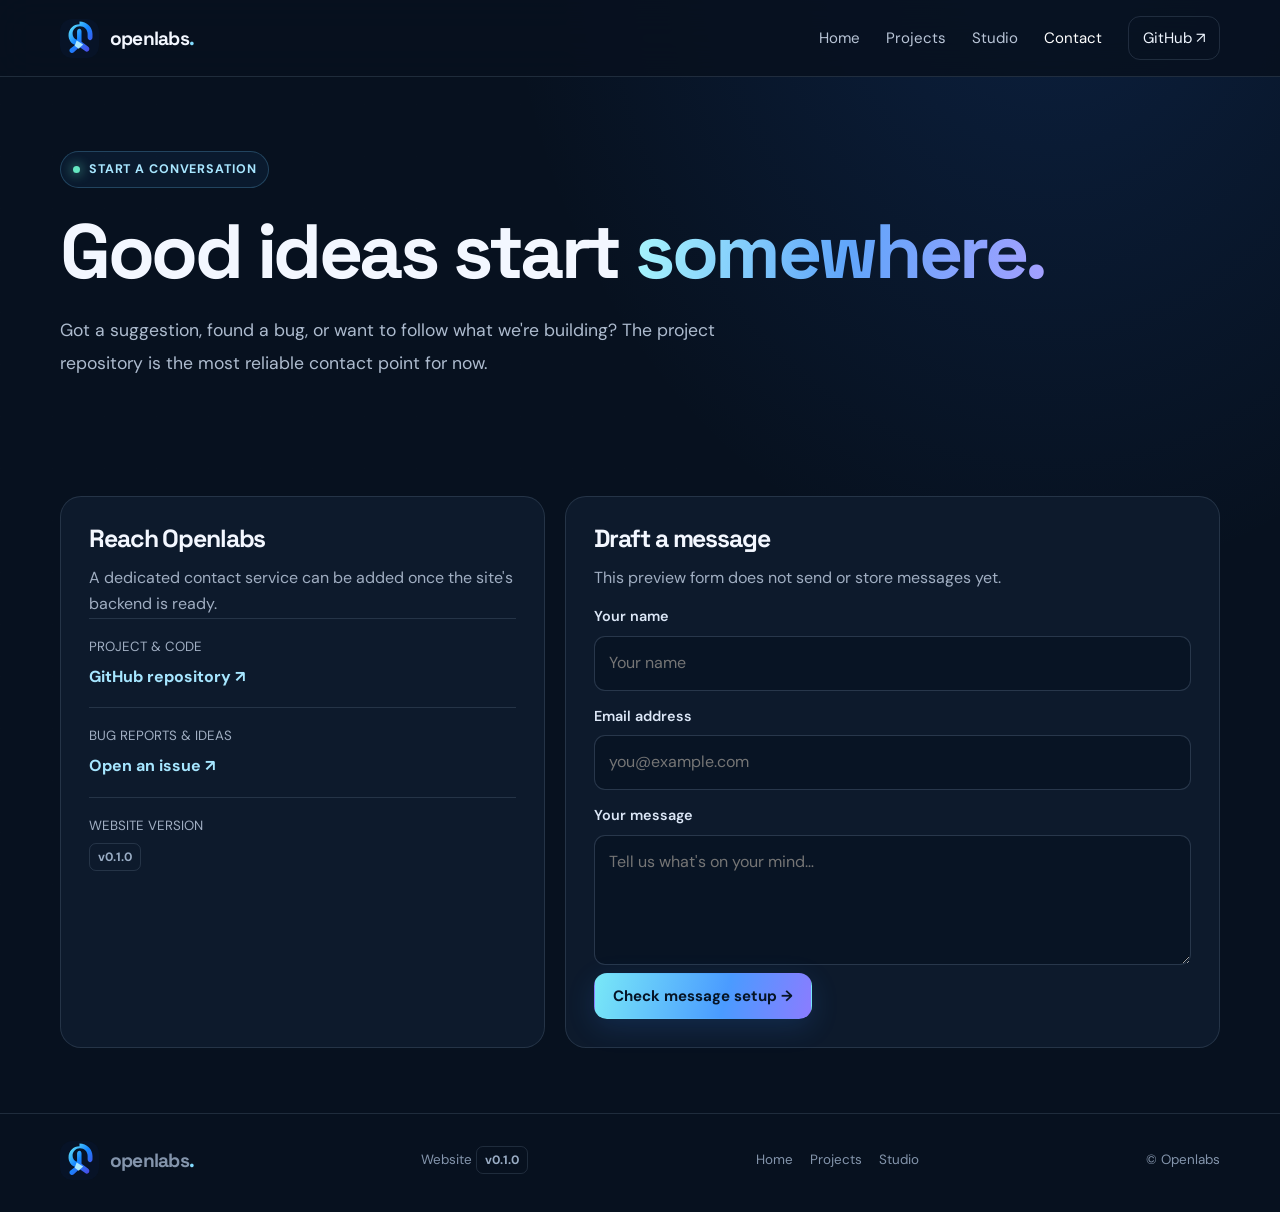
==== contact.html @ aa815cd7 "V1" ====
<!doctype html><html lang="en"><head><meta charset="utf-8"><meta name="viewport" content="width=device-width,initial-scale=1"><meta name="theme-color" content="#07111f"><meta name="description" content="Get in touch with Openlabs, share an idea, or report a problem."><title>Contact — Openlabs</title><link rel="icon" href="assets/openlabs-mark.svg" type="image/svg+xml"><link rel="stylesheet" href="styles.css"><script defer src="app.js"></script></head><body><a class="skip" href="#main">Skip to content</a><header class="top"><div class="wrap nav"><a class="brand" href="index.html"><img src="assets/openlabs-mark.svg" alt=""><span>openlabs<span class="dot">.</span></span></a><button class="menu" data-menu aria-expanded="false" aria-label="Open navigation">☰</button><nav data-nav><a href="index.html">Home</a><a href="projects.html">Projects</a><a href="studio.html">Studio</a><a aria-current="page" href="contact.html">Contact</a><a class="nav-cta" href="https://github.com/OpenLabs-web/OpenLabs-Web" target="_blank" rel="noreferrer">GitHub ↗</a></nav></div></header><main id="main"><section class="page-hero wrap"><span class="pill"><i></i>START A CONVERSATION</span><h1>Good ideas start <span class="gradient">somewhere.</span></h1><p class="lead">Got a suggestion, found a bug, or want to follow what we're building? The project repository is the most reliable contact point for now.</p></section><section class="section wrap"><div class="contact-grid"><article class="panel"><h2>Reach Openlabs</h2><p class="muted">A dedicated contact service can be added once the site's backend is ready.</p><div class="row"><small>PROJECT & CODE</small><a class="link" href="https://github.com/OpenLabs-web/OpenLabs-Web" target="_blank" rel="noreferrer">GitHub repository ↗</a></div><div class="row"><small>BUG REPORTS & IDEAS</small><a class="link" href="https://github.com/OpenLabs-web/OpenLabs-Web/issues/new/choose" target="_blank" rel="noreferrer">Open an issue ↗</a></div><div class="row"><small>WEBSITE VERSION</small><b class="version">v0.1.0</b></div></article><article class="panel"><h2>Draft a message</h2><p class="muted">This preview form does not send or store messages yet.</p><form data-demo-form><label for="name">Your name</label><input id="name" name="name" autocomplete="name" placeholder="Your name" required><label for="email">Email address</label><input id="email" name="email" type="email" autocomplete="email" placeholder="you@example.com" required><label for="message">Your message</label><textarea id="message" name="message" placeholder="Tell us what's on your mind…" required></textarea><button class="button primary" type="submit">Check message setup →</button><p data-form-message class="muted" role="status" hidden></p></form></article></div></section></main><footer><div class="wrap foot"><a class="brand" href="index.html"><img src="assets/openlabs-mark.svg" alt=""><span>openlabs<span class="dot">.</span></span></a><span>Website <b class="version">v0.1.0</b></span><div><a href="index.html">Home</a><a href="projects.html">Projects</a><a href="studio.html">Studio</a></div><span>© <span data-year></span> Openlabs</span></div></footer></body></html>
---- styles.css ----
@import url('https://fonts.googleapis.com/css2?family=DM+Sans:wght@400;500;600;700&family=Space+Grotesk:wght@400;500;600;700&display=swap');
:root{color-scheme:dark;--bg:#07111f;--panel:#0d1a2c;--text:#f3f7ff;--muted:#a0aec2;--line:rgba(174,197,229,.15);--blue:#3295ff;--cyan:#67e8f9;--max:1160px}
*{box-sizing:border-box}html{scroll-behavior:smooth;scroll-padding-top:90px}body{margin:0;background:radial-gradient(ellipse at 82% -8%,rgba(35,109,225,.17),transparent 37%),var(--bg);color:var(--text);font:16px/1.65 'DM Sans',sans-serif}body:before{content:"";position:fixed;inset:0;pointer-events:none;z-index:-1;opacity:.2;background-image:linear-gradient(rgba(255,255,255,.018) 1px,transparent 1px),linear-gradient(90deg,rgba(255,255,255,.018) 1px,transparent 1px);background-size:52px 52px}
a{color:inherit;text-decoration:none}button,input,textarea{font:inherit}.wrap{width:min(calc(100% - 40px),var(--max));margin-inline:auto}.skip{position:absolute;left:-9999px;top:8px}.skip:focus{left:8px;background:#fff;color:#000;padding:10px;z-index:99}
.top{position:sticky;top:0;z-index:20;background:rgba(7,17,31,.86);backdrop-filter:blur(18px);border-bottom:1px solid var(--line)}.nav{min-height:76px;display:flex;align-items:center;justify-content:space-between;gap:24px}.brand{display:inline-flex;align-items:center;gap:11px;font:700 1.2rem 'Space Grotesk',sans-serif;letter-spacing:-.04em;white-space:nowrap}.brand img{width:39px;height:39px;border-radius:12px}.dot{color:#82dcff}.nav nav{display:flex;align-items:center;gap:26px;color:#b9c5d7;font-size:.94rem}.nav nav a:hover,.nav nav a[aria-current=page]{color:white}.nav .nav-cta{border:1px solid var(--line);border-radius:12px;padding:9px 14px;color:#eff6ff}.menu{display:none;border:1px solid var(--line);background:var(--panel);color:white;border-radius:12px;padding:8px 12px}
.hero{display:grid;grid-template-columns:1.1fr .9fr;align-items:center;gap:48px;padding-top:90px;padding-bottom:68px;position:relative}.pill{display:inline-flex;align-items:center;gap:9px;padding:7px 12px;border:1px solid rgba(115,205,255,.23);background:rgba(66,160,255,.07);border-radius:99px;color:#a8e6ff;font-size:.78rem;font-weight:700;letter-spacing:.07em}.pill i{width:7px;height:7px;border-radius:50%;background:#65e7c1;box-shadow:0 0 12px #65e7c1}
h1,h2,h3{font-family:'Space Grotesk',sans-serif;letter-spacing:-.045em;line-height:1.13;margin-top:0}h1{font-size:clamp(3.2rem,7.5vw,5.8rem);margin:22px 0}.gradient{background:linear-gradient(100deg,#a5f3fc 3%,#60a5fa 52%,#a5a0ff);-webkit-background-clip:text;background-clip:text;color:transparent}.lead{max-width:620px;color:#adbbce;font-size:1.1rem;line-height:1.85}.actions{display:flex;flex-wrap:wrap;gap:12px;margin:28px 0 20px}.button{display:inline-flex;align-items:center;justify-content:center;gap:9px;min-height:46px;padding:0 18px;border:1px solid transparent;border-radius:13px;font-weight:700;font-size:.94rem;cursor:pointer;transition:transform .2s}.button:hover{transform:translateY(-2px)}.primary{color:#061426;background:linear-gradient(105deg,#79e8f7,#4a9bff 60%,#8b7cff);box-shadow:0 8px 28px rgba(47,135,255,.16)}.secondary{background:rgba(255,255,255,.035);border-color:var(--line);color:#e6edf8}.subtle{font-size:.84rem;color:#778aa4}
.visual{min-height:380px;display:grid;place-items:center;position:relative}.orbit{position:absolute;width:min(100%,390px);aspect-ratio:1;border:1px solid rgba(126,180,255,.18);border-radius:50%;transform:rotate(-20deg)}.orbit:before,.orbit:after{content:"";position:absolute;border:1px solid rgba(126,180,255,.12);border-radius:50%;inset:35px;transform:rotate(40deg)}.orbit:after{inset:75px;transform:rotate(-55deg)}.logo-box{width:210px;height:210px;display:grid;place-items:center;position:relative;border-radius:58px;background:linear-gradient(145deg,rgba(100,212,255,.18),rgba(69,96,255,.13));border:1px solid rgba(146,197,255,.28);box-shadow:0 0 100px rgba(37,124,255,.23),inset 0 1px rgba(255,255,255,.1);transform:rotate(-8deg)}.logo-box img{width:158px;height:158px;transform:rotate(8deg)}.float{position:absolute;background:rgba(13,26,44,.92);border:1px solid var(--line);box-shadow:0 16px 40px #0003;padding:13px 16px;border-radius:15px;font-size:.82rem;color:#c8d6e9}.float b,.float span{display:block}.float b{color:white;font-size:.94rem}.f1{top:35px;left:-5px}.f2{bottom:28px;right:-4px}
.section{padding:65px 0}.heading{display:flex;align-items:end;justify-content:space-between;gap:25px;margin-bottom:27px}.kicker{color:#86dfff;font-size:.78rem;text-transform:uppercase;letter-spacing:.12em;font-weight:700;margin:0 0 12px}h2{font-size:clamp(2rem,4vw,3.15rem);margin:0 0 12px}.muted{color:var(--muted);max-width:640px;margin:0}.link{display:inline-flex;color:#a6e6ff;font-weight:700;white-space:nowrap}.cards{display:grid;grid-template-columns:repeat(3,1fr);gap:16px}.card{padding:25px;border-radius:21px;border:1px solid var(--line);background:linear-gradient(150deg,rgba(17,34,56,.88),rgba(10,23,39,.95));min-height:215px;transition:transform .2s,border-color .2s}.card:hover{transform:translateY(-4px);border-color:#6fc7ff66}.icon{width:46px;height:46px;display:grid;place-items:center;border-radius:14px;background:#489bff1f;border:1px solid #70c0ff30;font-size:1.25rem;margin-bottom:18px}.card h3{font-size:1.35rem;margin-bottom:10px}.card p{color:var(--muted);font-size:.94rem;margin-bottom:18px}.card .link{font-size:.9rem}.banner{padding:28px;border:1px solid #6ec2ff33;border-radius:21px;background:linear-gradient(105deg,#1c6bb422,#574fd01f);display:flex;align-items:center;justify-content:space-between;gap:25px}.banner h2{font-size:clamp(1.6rem,3vw,2.2rem)}.banner p{margin-bottom:0}.values{display:grid;grid-template-columns:repeat(3,1fr);gap:18px;margin-top:26px}.values article{border-top:1px solid var(--line);padding:22px 12px 0 0}.values span,.status{font-size:.76rem;color:#75d7fa;font-weight:700;letter-spacing:.1em}.values h3{margin:11px 0;font-size:1.2rem}.values p{color:var(--muted);font-size:.93rem}.page-hero{padding-top:74px;padding-bottom:34px}.page-hero h1{font-size:clamp(2.9rem,6vw,4.8rem);margin:20px 0}.page-hero .lead{max-width:720px}.tall{min-height:270px;display:flex;flex-direction:column}.tall .status{margin:0 0 16px}.tall .link{margin-top:auto;padding-top:12px}.contact-grid{display:grid;grid-template-columns:.85fr 1.15fr;gap:20px}.panel{padding:28px;border:1px solid var(--line);border-radius:21px;background:var(--panel)}.panel h2{font-size:1.55rem}.row{padding:17px 0;border-top:1px solid var(--line)}.row small{display:block;color:var(--muted);margin-bottom:6px}label{display:block;color:#dce7f7;font-weight:600;font-size:.9rem;margin:14px 0 7px}input,textarea{width:100%;border:1px solid #acc4e533;background:#081424;border-radius:11px;padding:13px 14px;color:white;outline:none}input:focus,textarea:focus{border-color:#63bdff;box-shadow:0 0 0 3px #4c9eff1f}textarea{min-height:130px;resize:vertical}.version{display:inline-flex;padding:3px 8px;border:1px solid var(--line);border-radius:7px;color:#9aadc5;font-size:.76rem}footer{border-top:1px solid var(--line);padding:27px 0 32px;color:#8495ac;font-size:.84rem}.foot{display:flex;align-items:center;justify-content:space-between;gap:18px;flex-wrap:wrap}.foot>div{display:flex;gap:17px}.foot a:hover{color:#fff}[hidden]{display:none!important}
@media(max-width:900px){.hero{grid-template-columns:1fr;gap:10px;padding-top:65px}.visual{min-height:320px}.orbit{width:310px}.logo-box{width:175px;height:175px;border-radius:48px}.logo-box img{width:132px;height:132px}.f1{left:9%}.f2{right:8%}.cards{grid-template-columns:repeat(2,1fr)}.contact-grid{grid-template-columns:1fr}}
@media(max-width:650px){.wrap{width:min(calc(100% - 30px),var(--max))}.nav{min-height:68px}.menu{display:block}.nav nav{display:none;position:absolute;top:68px;left:0;right:0;padding:12px 20px 18px;background:#081525;border-bottom:1px solid var(--line);flex-direction:column;align-items:stretch;gap:0}.nav nav.open{display:flex}.nav nav a{padding:11px 4px;border-bottom:1px solid #ffffff0b}.nav nav .nav-cta{margin-top:8px;text-align:center}.brand{font-size:1.08rem}.brand img{width:35px;height:35px}.hero{padding-top:56px;padding-bottom:30px}h1{font-size:clamp(2.7rem,12vw,4.4rem)}.lead{font-size:1rem}.visual{min-height:275px}.orbit{width:255px}.logo-box{width:145px;height:145px;border-radius:40px}.logo-box img{width:110px;height:110px}.float{padding:10px 12px;font-size:.74rem}.f1{top:12px;left:0}.f2{bottom:10px;right:0}.section{padding:48px 0}.heading{display:block}.heading .link{margin-top:18px}.cards,.values{grid-template-columns:1fr}.card{min-height:auto}.banner{align-items:flex-start;flex-direction:column;padding:22px}.page-hero{padding-top:52px}.tall{min-height:220px}.panel{padding:22px}.foot{align-items:flex-start;flex-direction:column}.foot>div{flex-wrap:wrap}}
@media(prefers-reduced-motion:reduce){*,*::before,*::after{scroll-behavior:auto!important;transition:none!important}}
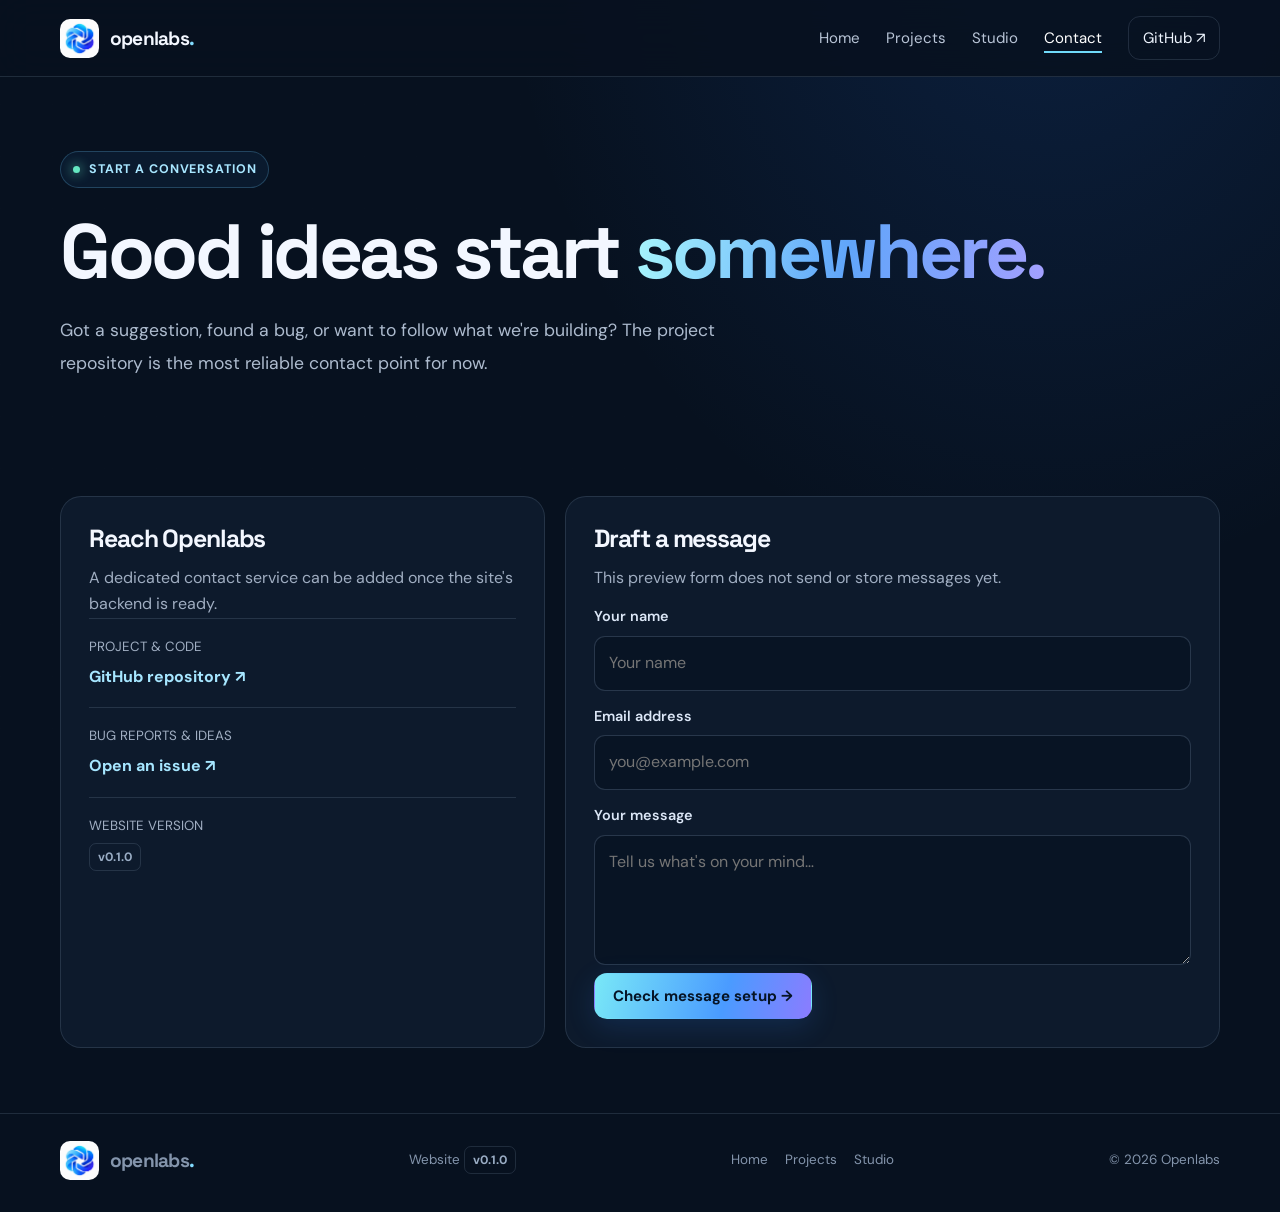
==== commit 5970e7cf: "Initial Openlabs website" ====
--- a/contact.html
+++ b/contact.html
@@ -1 +1 @@
-<!doctype html><html lang="en"><head><meta charset="utf-8"><meta name="viewport" content="width=device-width,initial-scale=1"><meta name="theme-color" content="#07111f"><meta name="description" content="Get in touch with Openlabs, share an idea, or report a problem."><title>Contact — Openlabs</title><link rel="icon" href="assets/openlabs-mark.svg" type="image/svg+xml"><link rel="stylesheet" href="styles.css"><script defer src="app.js"></script></head><body><a class="skip" href="#main">Skip to content</a><header class="top"><div class="wrap nav"><a class="brand" href="index.html"><img src="assets/openlabs-mark.svg" alt=""><span>openlabs<span class="dot">.</span></span></a><button class="menu" data-menu aria-expanded="false" aria-label="Open navigation">☰</button><nav data-nav><a href="index.html">Home</a><a href="projects.html">Projects</a><a href="studio.html">Studio</a><a aria-current="page" href="contact.html">Contact</a><a class="nav-cta" href="https://github.com/OpenLabs-web/OpenLabs-Web" target="_blank" rel="noreferrer">GitHub ↗</a></nav></div></header><main id="main"><section class="page-hero wrap"><span class="pill"><i></i>START A CONVERSATION</span><h1>Good ideas start <span class="gradient">somewhere.</span></h1><p class="lead">Got a suggestion, found a bug, or want to follow what we're building? The project repository is the most reliable contact point for now.</p></section><section class="section wrap"><div class="contact-grid"><article class="panel"><h2>Reach Openlabs</h2><p class="muted">A dedicated contact service can be added once the site's backend is ready.</p><div class="row"><small>PROJECT & CODE</small><a class="link" href="https://github.com/OpenLabs-web/OpenLabs-Web" target="_blank" rel="noreferrer">GitHub repository ↗</a></div><div class="row"><small>BUG REPORTS & IDEAS</small><a class="link" href="https://github.com/OpenLabs-web/OpenLabs-Web/issues/new/choose" target="_blank" rel="noreferrer">Open an issue ↗</a></div><div class="row"><small>WEBSITE VERSION</small><b class="version">v0.1.0</b></div></article><article class="panel"><h2>Draft a message</h2><p class="muted">This preview form does not send or store messages yet.</p><form data-demo-form><label for="name">Your name</label><input id="name" name="name" autocomplete="name" placeholder="Your name" required><label for="email">Email address</label><input id="email" name="email" type="email" autocomplete="email" placeholder="you@example.com" required><label for="message">Your message</label><textarea id="message" name="message" placeholder="Tell us what's on your mind…" required></textarea><button class="button primary" type="submit">Check message setup →</button><p data-form-message class="muted" role="status" hidden></p></form></article></div></section></main><footer><div class="wrap foot"><a class="brand" href="index.html"><img src="assets/openlabs-mark.svg" alt=""><span>openlabs<span class="dot">.</span></span></a><span>Website <b class="version">v0.1.0</b></span><div><a href="index.html">Home</a><a href="projects.html">Projects</a><a href="studio.html">Studio</a></div><span>© <span data-year></span> Openlabs</span></div></footer></body></html>+<!doctype html><html lang="en"><head><meta charset="utf-8"><meta name="viewport" content="width=device-width,initial-scale=1"><meta name="theme-color" content="#07111f"><meta name="description" content="Get in touch with Openlabs, share an idea, or report a problem."><title>Contact — Openlabs</title><link rel="stylesheet" href="styles.css"><script defer src="app.js"></script></head><body><a class="skip" href="#main">Skip to content</a><header class="top"><div class="wrap nav"><a class="brand" href="index.html"><img class="brand-logo" src="assets/openlabs-logo.jpg" alt=""><span>openlabs<span class="dot">.</span></span></a><button class="menu" data-menu aria-expanded="false" type="button" aria-label="Open navigation"><span aria-hidden="true">☰</span></button><nav data-nav><a href="index.html">Home</a><a href="projects.html">Projects</a><a href="studio.html">Studio</a><a aria-current="page" href="contact.html">Contact</a><a class="nav-cta" href="https://github.com/OpenLabs-web/openlabs-web.github.io" target="_blank" rel="noreferrer">GitHub ↗</a></nav></div></header><main id="main"><section class="page-hero wrap"><span class="pill"><i></i>START A CONVERSATION</span><h1>Good ideas start <span class="gradient">somewhere.</span></h1><p class="lead">Got a suggestion, found a bug, or want to follow what we're building? The project repository is the most reliable contact point for now.</p></section><section class="section wrap"><div class="contact-grid"><article class="panel"><h2>Reach Openlabs</h2><p class="muted">A dedicated contact service can be added once the site's backend is ready.</p><div class="row"><small>PROJECT & CODE</small><a class="link" href="https://github.com/OpenLabs-web/openlabs-web.github.io" target="_blank" rel="noreferrer">GitHub repository ↗</a></div><div class="row"><small>BUG REPORTS & IDEAS</small><a class="link" href="https://github.com/OpenLabs-web/openlabs-web.github.io/issues/new/choose" target="_blank" rel="noreferrer">Open an issue ↗</a></div><div class="row"><small>WEBSITE VERSION</small><b class="version">v0.1.0</b></div></article><article class="panel"><h2>Draft a message</h2><p class="muted">This preview form does not send or store messages yet.</p><form data-demo-form><label for="name">Your name</label><input id="name" name="name" autocomplete="name" placeholder="Your name" required><label for="email">Email address</label><input id="email" name="email" type="email" autocomplete="email" placeholder="you@example.com" required><label for="message">Your message</label><textarea id="message" name="message" placeholder="Tell us what's on your mind…" required></textarea><button class="button primary" type="submit">Check message setup →</button><p data-form-message class="muted" role="status" hidden></p></form></article></div></section></main><footer><div class="wrap foot"><a class="brand" href="index.html"><img class="brand-logo" src="assets/openlabs-logo.jpg" alt=""><span>openlabs<span class="dot">.</span></span></a><span>Website <b class="version">v0.1.0</b></span><div><a href="index.html">Home</a><a href="projects.html">Projects</a><a href="studio.html">Studio</a></div><span>© <span data-year></span> Openlabs</span></div></footer></body></html>
--- a/styles.css
+++ b/styles.css
@@ -1,12 +1,12 @@
 @import url('https://fonts.googleapis.com/css2?family=DM+Sans:wght@400;500;600;700&family=Space+Grotesk:wght@400;500;600;700&display=swap');
 :root{color-scheme:dark;--bg:#07111f;--panel:#0d1a2c;--text:#f3f7ff;--muted:#a0aec2;--line:rgba(174,197,229,.15);--blue:#3295ff;--cyan:#67e8f9;--max:1160px}
 *{box-sizing:border-box}html{scroll-behavior:smooth;scroll-padding-top:90px}body{margin:0;background:radial-gradient(ellipse at 82% -8%,rgba(35,109,225,.17),transparent 37%),var(--bg);color:var(--text);font:16px/1.65 'DM Sans',sans-serif}body:before{content:"";position:fixed;inset:0;pointer-events:none;z-index:-1;opacity:.2;background-image:linear-gradient(rgba(255,255,255,.018) 1px,transparent 1px),linear-gradient(90deg,rgba(255,255,255,.018) 1px,transparent 1px);background-size:52px 52px}
-a{color:inherit;text-decoration:none}button,input,textarea{font:inherit}.wrap{width:min(calc(100% - 40px),var(--max));margin-inline:auto}.skip{position:absolute;left:-9999px;top:8px}.skip:focus{left:8px;background:#fff;color:#000;padding:10px;z-index:99}
-.top{position:sticky;top:0;z-index:20;background:rgba(7,17,31,.86);backdrop-filter:blur(18px);border-bottom:1px solid var(--line)}.nav{min-height:76px;display:flex;align-items:center;justify-content:space-between;gap:24px}.brand{display:inline-flex;align-items:center;gap:11px;font:700 1.2rem 'Space Grotesk',sans-serif;letter-spacing:-.04em;white-space:nowrap}.brand img{width:39px;height:39px;border-radius:12px}.dot{color:#82dcff}.nav nav{display:flex;align-items:center;gap:26px;color:#b9c5d7;font-size:.94rem}.nav nav a:hover,.nav nav a[aria-current=page]{color:white}.nav .nav-cta{border:1px solid var(--line);border-radius:12px;padding:9px 14px;color:#eff6ff}.menu{display:none;border:1px solid var(--line);background:var(--panel);color:white;border-radius:12px;padding:8px 12px}
+a{color:inherit;text-decoration:none}button,input,textarea{font:inherit}.wrap{width:min(calc(100% - 40px),var(--max));margin-inline:auto}.skip{position:fixed;left:16px;top:12px;z-index:99;padding:10px 14px;border:1px solid var(--line);border-radius:10px;background:#fff;color:#07111f;transform:translateY(-160%);transition:transform .2s}.skip:focus{transform:translateY(0)}:focus-visible{outline:3px solid #7ce7fa;outline-offset:4px;border-radius:5px}
+.top{position:sticky;top:0;z-index:20;background:rgba(7,17,31,.86);backdrop-filter:blur(18px);border-bottom:1px solid var(--line)}.nav{min-height:76px;display:flex;align-items:center;justify-content:space-between;gap:24px}.brand{display:inline-flex;align-items:center;gap:11px;font:700 1.2rem 'Space Grotesk',sans-serif;letter-spacing:-.04em;white-space:nowrap}.brand-logo{width:39px;height:39px;display:block;object-fit:cover;border-radius:10px}.dot{color:#82dcff}.nav nav{display:flex;align-items:center;gap:26px;color:#b9c5d7;font-size:.94rem}.nav nav a:hover,.nav nav a[aria-current=page]{color:white}.nav nav a[aria-current=page]:not(.nav-cta){text-decoration:underline;text-decoration-color:#70dafa;text-underline-offset:8px;text-decoration-thickness:2px}.nav .nav-cta:hover{background:#ffffff0b;border-color:#78dfff55}.nav .nav-cta{border:1px solid var(--line);border-radius:12px;padding:9px 14px;color:#eff6ff}.menu{display:none;border:1px solid var(--line);background:var(--panel);color:white;border-radius:12px;padding:8px 12px}
 .hero{display:grid;grid-template-columns:1.1fr .9fr;align-items:center;gap:48px;padding-top:90px;padding-bottom:68px;position:relative}.pill{display:inline-flex;align-items:center;gap:9px;padding:7px 12px;border:1px solid rgba(115,205,255,.23);background:rgba(66,160,255,.07);border-radius:99px;color:#a8e6ff;font-size:.78rem;font-weight:700;letter-spacing:.07em}.pill i{width:7px;height:7px;border-radius:50%;background:#65e7c1;box-shadow:0 0 12px #65e7c1}
-h1,h2,h3{font-family:'Space Grotesk',sans-serif;letter-spacing:-.045em;line-height:1.13;margin-top:0}h1{font-size:clamp(3.2rem,7.5vw,5.8rem);margin:22px 0}.gradient{background:linear-gradient(100deg,#a5f3fc 3%,#60a5fa 52%,#a5a0ff);-webkit-background-clip:text;background-clip:text;color:transparent}.lead{max-width:620px;color:#adbbce;font-size:1.1rem;line-height:1.85}.actions{display:flex;flex-wrap:wrap;gap:12px;margin:28px 0 20px}.button{display:inline-flex;align-items:center;justify-content:center;gap:9px;min-height:46px;padding:0 18px;border:1px solid transparent;border-radius:13px;font-weight:700;font-size:.94rem;cursor:pointer;transition:transform .2s}.button:hover{transform:translateY(-2px)}.primary{color:#061426;background:linear-gradient(105deg,#79e8f7,#4a9bff 60%,#8b7cff);box-shadow:0 8px 28px rgba(47,135,255,.16)}.secondary{background:rgba(255,255,255,.035);border-color:var(--line);color:#e6edf8}.subtle{font-size:.84rem;color:#778aa4}
-.visual{min-height:380px;display:grid;place-items:center;position:relative}.orbit{position:absolute;width:min(100%,390px);aspect-ratio:1;border:1px solid rgba(126,180,255,.18);border-radius:50%;transform:rotate(-20deg)}.orbit:before,.orbit:after{content:"";position:absolute;border:1px solid rgba(126,180,255,.12);border-radius:50%;inset:35px;transform:rotate(40deg)}.orbit:after{inset:75px;transform:rotate(-55deg)}.logo-box{width:210px;height:210px;display:grid;place-items:center;position:relative;border-radius:58px;background:linear-gradient(145deg,rgba(100,212,255,.18),rgba(69,96,255,.13));border:1px solid rgba(146,197,255,.28);box-shadow:0 0 100px rgba(37,124,255,.23),inset 0 1px rgba(255,255,255,.1);transform:rotate(-8deg)}.logo-box img{width:158px;height:158px;transform:rotate(8deg)}.float{position:absolute;background:rgba(13,26,44,.92);border:1px solid var(--line);box-shadow:0 16px 40px #0003;padding:13px 16px;border-radius:15px;font-size:.82rem;color:#c8d6e9}.float b,.float span{display:block}.float b{color:white;font-size:.94rem}.f1{top:35px;left:-5px}.f2{bottom:28px;right:-4px}
-.section{padding:65px 0}.heading{display:flex;align-items:end;justify-content:space-between;gap:25px;margin-bottom:27px}.kicker{color:#86dfff;font-size:.78rem;text-transform:uppercase;letter-spacing:.12em;font-weight:700;margin:0 0 12px}h2{font-size:clamp(2rem,4vw,3.15rem);margin:0 0 12px}.muted{color:var(--muted);max-width:640px;margin:0}.link{display:inline-flex;color:#a6e6ff;font-weight:700;white-space:nowrap}.cards{display:grid;grid-template-columns:repeat(3,1fr);gap:16px}.card{padding:25px;border-radius:21px;border:1px solid var(--line);background:linear-gradient(150deg,rgba(17,34,56,.88),rgba(10,23,39,.95));min-height:215px;transition:transform .2s,border-color .2s}.card:hover{transform:translateY(-4px);border-color:#6fc7ff66}.icon{width:46px;height:46px;display:grid;place-items:center;border-radius:14px;background:#489bff1f;border:1px solid #70c0ff30;font-size:1.25rem;margin-bottom:18px}.card h3{font-size:1.35rem;margin-bottom:10px}.card p{color:var(--muted);font-size:.94rem;margin-bottom:18px}.card .link{font-size:.9rem}.banner{padding:28px;border:1px solid #6ec2ff33;border-radius:21px;background:linear-gradient(105deg,#1c6bb422,#574fd01f);display:flex;align-items:center;justify-content:space-between;gap:25px}.banner h2{font-size:clamp(1.6rem,3vw,2.2rem)}.banner p{margin-bottom:0}.values{display:grid;grid-template-columns:repeat(3,1fr);gap:18px;margin-top:26px}.values article{border-top:1px solid var(--line);padding:22px 12px 0 0}.values span,.status{font-size:.76rem;color:#75d7fa;font-weight:700;letter-spacing:.1em}.values h3{margin:11px 0;font-size:1.2rem}.values p{color:var(--muted);font-size:.93rem}.page-hero{padding-top:74px;padding-bottom:34px}.page-hero h1{font-size:clamp(2.9rem,6vw,4.8rem);margin:20px 0}.page-hero .lead{max-width:720px}.tall{min-height:270px;display:flex;flex-direction:column}.tall .status{margin:0 0 16px}.tall .link{margin-top:auto;padding-top:12px}.contact-grid{display:grid;grid-template-columns:.85fr 1.15fr;gap:20px}.panel{padding:28px;border:1px solid var(--line);border-radius:21px;background:var(--panel)}.panel h2{font-size:1.55rem}.row{padding:17px 0;border-top:1px solid var(--line)}.row small{display:block;color:var(--muted);margin-bottom:6px}label{display:block;color:#dce7f7;font-weight:600;font-size:.9rem;margin:14px 0 7px}input,textarea{width:100%;border:1px solid #acc4e533;background:#081424;border-radius:11px;padding:13px 14px;color:white;outline:none}input:focus,textarea:focus{border-color:#63bdff;box-shadow:0 0 0 3px #4c9eff1f}textarea{min-height:130px;resize:vertical}.version{display:inline-flex;padding:3px 8px;border:1px solid var(--line);border-radius:7px;color:#9aadc5;font-size:.76rem}footer{border-top:1px solid var(--line);padding:27px 0 32px;color:#8495ac;font-size:.84rem}.foot{display:flex;align-items:center;justify-content:space-between;gap:18px;flex-wrap:wrap}.foot>div{display:flex;gap:17px}.foot a:hover{color:#fff}[hidden]{display:none!important}
-@media(max-width:900px){.hero{grid-template-columns:1fr;gap:10px;padding-top:65px}.visual{min-height:320px}.orbit{width:310px}.logo-box{width:175px;height:175px;border-radius:48px}.logo-box img{width:132px;height:132px}.f1{left:9%}.f2{right:8%}.cards{grid-template-columns:repeat(2,1fr)}.contact-grid{grid-template-columns:1fr}}
-@media(max-width:650px){.wrap{width:min(calc(100% - 30px),var(--max))}.nav{min-height:68px}.menu{display:block}.nav nav{display:none;position:absolute;top:68px;left:0;right:0;padding:12px 20px 18px;background:#081525;border-bottom:1px solid var(--line);flex-direction:column;align-items:stretch;gap:0}.nav nav.open{display:flex}.nav nav a{padding:11px 4px;border-bottom:1px solid #ffffff0b}.nav nav .nav-cta{margin-top:8px;text-align:center}.brand{font-size:1.08rem}.brand img{width:35px;height:35px}.hero{padding-top:56px;padding-bottom:30px}h1{font-size:clamp(2.7rem,12vw,4.4rem)}.lead{font-size:1rem}.visual{min-height:275px}.orbit{width:255px}.logo-box{width:145px;height:145px;border-radius:40px}.logo-box img{width:110px;height:110px}.float{padding:10px 12px;font-size:.74rem}.f1{top:12px;left:0}.f2{bottom:10px;right:0}.section{padding:48px 0}.heading{display:block}.heading .link{margin-top:18px}.cards,.values{grid-template-columns:1fr}.card{min-height:auto}.banner{align-items:flex-start;flex-direction:column;padding:22px}.page-hero{padding-top:52px}.tall{min-height:220px}.panel{padding:22px}.foot{align-items:flex-start;flex-direction:column}.foot>div{flex-wrap:wrap}}
-@media(prefers-reduced-motion:reduce){*,*::before,*::after{scroll-behavior:auto!important;transition:none!important}}
+h1,h2,h3{font-family:'Space Grotesk',sans-serif;letter-spacing:-.045em;line-height:1.13;margin-top:0}h1{font-size:clamp(3.2rem,7.5vw,5.8rem);margin:22px 0}.gradient{background:linear-gradient(100deg,#a5f3fc 3%,#60a5fa 52%,#a5a0ff);-webkit-background-clip:text;background-clip:text;color:transparent}.lead{max-width:620px;color:#adbbce;font-size:1.1rem;line-height:1.85}.actions{display:flex;flex-wrap:wrap;gap:12px;margin:28px 0 20px}.button{display:inline-flex;align-items:center;justify-content:center;gap:9px;min-height:46px;padding:0 18px;border:1px solid transparent;border-radius:13px;font-weight:700;font-size:.94rem;cursor:pointer;transition:transform .2s}.button:hover{transform:translateY(-2px)}.button:focus-visible,.menu:focus-visible{outline:3px solid #7ce7fa;outline-offset:4px}.primary{color:#061426;background:linear-gradient(105deg,#79e8f7,#4a9bff 60%,#8b7cff);box-shadow:0 8px 28px rgba(47,135,255,.16)}.secondary{background:rgba(255,255,255,.035);border-color:var(--line);color:#e6edf8}.subtle{font-size:.84rem;color:#778aa4}
+.visual{min-height:380px;display:grid;place-items:center;position:relative}.orbit{position:absolute;width:min(100%,390px);aspect-ratio:1;border:1px solid rgba(126,180,255,.18);border-radius:50%;transform:rotate(-20deg)}.orbit:before,.orbit:after{content:"";position:absolute;border:1px solid rgba(126,180,255,.12);border-radius:50%;inset:35px;transform:rotate(40deg)}.orbit:after{inset:75px;transform:rotate(-55deg)}.logo-box{width:210px;height:210px;display:grid;place-items:center;position:relative;border-radius:58px;background:linear-gradient(145deg,rgba(100,212,255,.18),rgba(69,96,255,.13));border:1px solid rgba(146,197,255,.28);box-shadow:0 0 100px rgba(37,124,255,.23),inset 0 1px rgba(255,255,255,.1);transform:rotate(-8deg)}.hero-logo{width:158px;height:158px;display:block;object-fit:cover;border:1px solid #b4efff66;border-radius:30px;transform:rotate(8deg);box-shadow:0 12px 45px #087aff55}.float{position:absolute;background:rgba(13,26,44,.92);border:1px solid var(--line);box-shadow:0 16px 40px #0003;padding:13px 16px;border-radius:15px;font-size:.82rem;color:#c8d6e9}.float b,.float span{display:block}.float b{color:white;font-size:.94rem}.f1{top:35px;left:-5px}.f2{bottom:28px;right:-4px}
+.section{padding:65px 0}.heading{display:flex;align-items:end;justify-content:space-between;gap:25px;margin-bottom:27px}.kicker{color:#86dfff;font-size:.78rem;text-transform:uppercase;letter-spacing:.12em;font-weight:700;margin:0 0 12px}h2{font-size:clamp(2rem,4vw,3.15rem);margin:0 0 12px}.muted{color:var(--muted);max-width:640px;margin:0}.link{display:inline-flex;color:#a6e6ff;font-weight:700;white-space:nowrap}.cards{display:grid;grid-template-columns:repeat(3,1fr);gap:16px}.card{padding:25px;border-radius:21px;border:1px solid var(--line);background:linear-gradient(150deg,rgba(17,34,56,.88),rgba(10,23,39,.95));min-height:215px;transition:transform .2s,border-color .2s,box-shadow .2s}.card:hover{transform:translateY(-4px);border-color:#6fc7ff66;box-shadow:0 18px 42px #0002}.icon{width:46px;height:46px;display:grid;place-items:center;border-radius:14px;background:#489bff1f;border:1px solid #70c0ff30;font-size:1.25rem;margin-bottom:18px}.card h3{font-size:1.35rem;margin-bottom:10px}.card p{color:var(--muted);font-size:.94rem;margin-bottom:18px}.card .link{font-size:.9rem}.banner{padding:28px;border:1px solid #6ec2ff33;border-radius:21px;background:linear-gradient(105deg,#1c6bb422,#574fd01f);display:flex;align-items:center;justify-content:space-between;gap:25px}.banner h2{font-size:clamp(1.6rem,3vw,2.2rem)}.banner p{margin-bottom:0}.values{display:grid;grid-template-columns:repeat(3,1fr);gap:18px;margin-top:26px}.values article{border-top:1px solid var(--line);padding:22px 12px 0 0}.values span,.status{font-size:.76rem;color:#75d7fa;font-weight:700;letter-spacing:.1em}.values h3{margin:11px 0;font-size:1.2rem}.values p{color:var(--muted);font-size:.93rem}.page-hero{padding-top:74px;padding-bottom:34px}.page-hero h1{font-size:clamp(2.9rem,6vw,4.8rem);margin:20px 0}.page-hero .lead{max-width:720px}.tall{min-height:270px;display:flex;flex-direction:column}.tall .status{margin:0 0 16px}.tall .link{margin-top:auto;padding-top:12px}.contact-grid{display:grid;grid-template-columns:.85fr 1.15fr;gap:20px}.panel{padding:28px;border:1px solid var(--line);border-radius:21px;background:var(--panel)}.panel h2{font-size:1.55rem}.row{padding:17px 0;border-top:1px solid var(--line)}.row small{display:block;color:var(--muted);margin-bottom:6px}label{display:block;color:#dce7f7;font-weight:600;font-size:.9rem;margin:14px 0 7px}input,textarea{width:100%;border:1px solid #acc4e533;background:#081424;border-radius:11px;padding:13px 14px;color:white;outline:none}input:focus,textarea:focus{border-color:#63bdff;box-shadow:0 0 0 3px #4c9eff1f}textarea{min-height:130px;resize:vertical}.version{display:inline-flex;padding:3px 8px;border:1px solid var(--line);border-radius:7px;color:#9aadc5;font-size:.76rem}footer{border-top:1px solid var(--line);padding:27px 0 32px;color:#8495ac;font-size:.84rem}.foot{display:flex;align-items:center;justify-content:space-between;gap:18px;flex-wrap:wrap}.foot>div{display:flex;gap:17px}.foot a:hover{color:#fff}[hidden]{display:none!important}
+@media(max-width:900px){.hero{grid-template-columns:1fr;gap:10px;padding-top:65px}.visual{min-height:320px}.orbit{width:310px}.logo-box{width:175px;height:175px;border-radius:48px}.hero-logo{width:132px;height:132px;border-radius:25px}.f1{left:9%}.f2{right:8%}.cards{grid-template-columns:repeat(2,1fr)}.contact-grid{grid-template-columns:1fr}}
+@media(max-width:650px){.wrap{width:min(calc(100% - 30px),var(--max))}.nav{min-height:68px}.menu{display:block}.nav nav[aria-hidden="true"]{visibility:hidden}.nav nav{display:none;position:absolute;top:68px;left:0;right:0;padding:12px 20px 18px;background:#081525;border-bottom:1px solid var(--line);flex-direction:column;align-items:stretch;gap:0}.nav nav.open{display:flex;visibility:visible}.nav nav a{padding:11px 4px;border-bottom:1px solid #ffffff0b}.nav nav .nav-cta{margin-top:8px;text-align:center}.brand{font-size:1.08rem}.brand-logo{width:35px;height:35px}.hero{padding-top:56px;padding-bottom:30px}h1{font-size:clamp(2.7rem,12vw,4.4rem)}.lead{font-size:1rem}.visual{min-height:275px}.orbit{width:255px}.logo-box{width:145px;height:145px;border-radius:40px}.hero-logo{width:110px;height:110px;border-radius:22px}.float{padding:10px 12px;font-size:.74rem}.f1{top:12px;left:0}.f2{bottom:10px;right:0}.section{padding:48px 0}.heading{display:block}.heading .link{margin-top:18px}.cards,.values{grid-template-columns:1fr}.card{min-height:auto}.banner{align-items:flex-start;flex-direction:column;padding:22px}.page-hero{padding-top:52px}.tall{min-height:220px}.panel{padding:22px}.foot{align-items:flex-start;flex-direction:column}.foot>div{flex-wrap:wrap}}
+@media(prefers-reduced-motion:reduce){*,*::before,*::after{scroll-behavior:auto!important;transition:none!important;animation:none!important}}
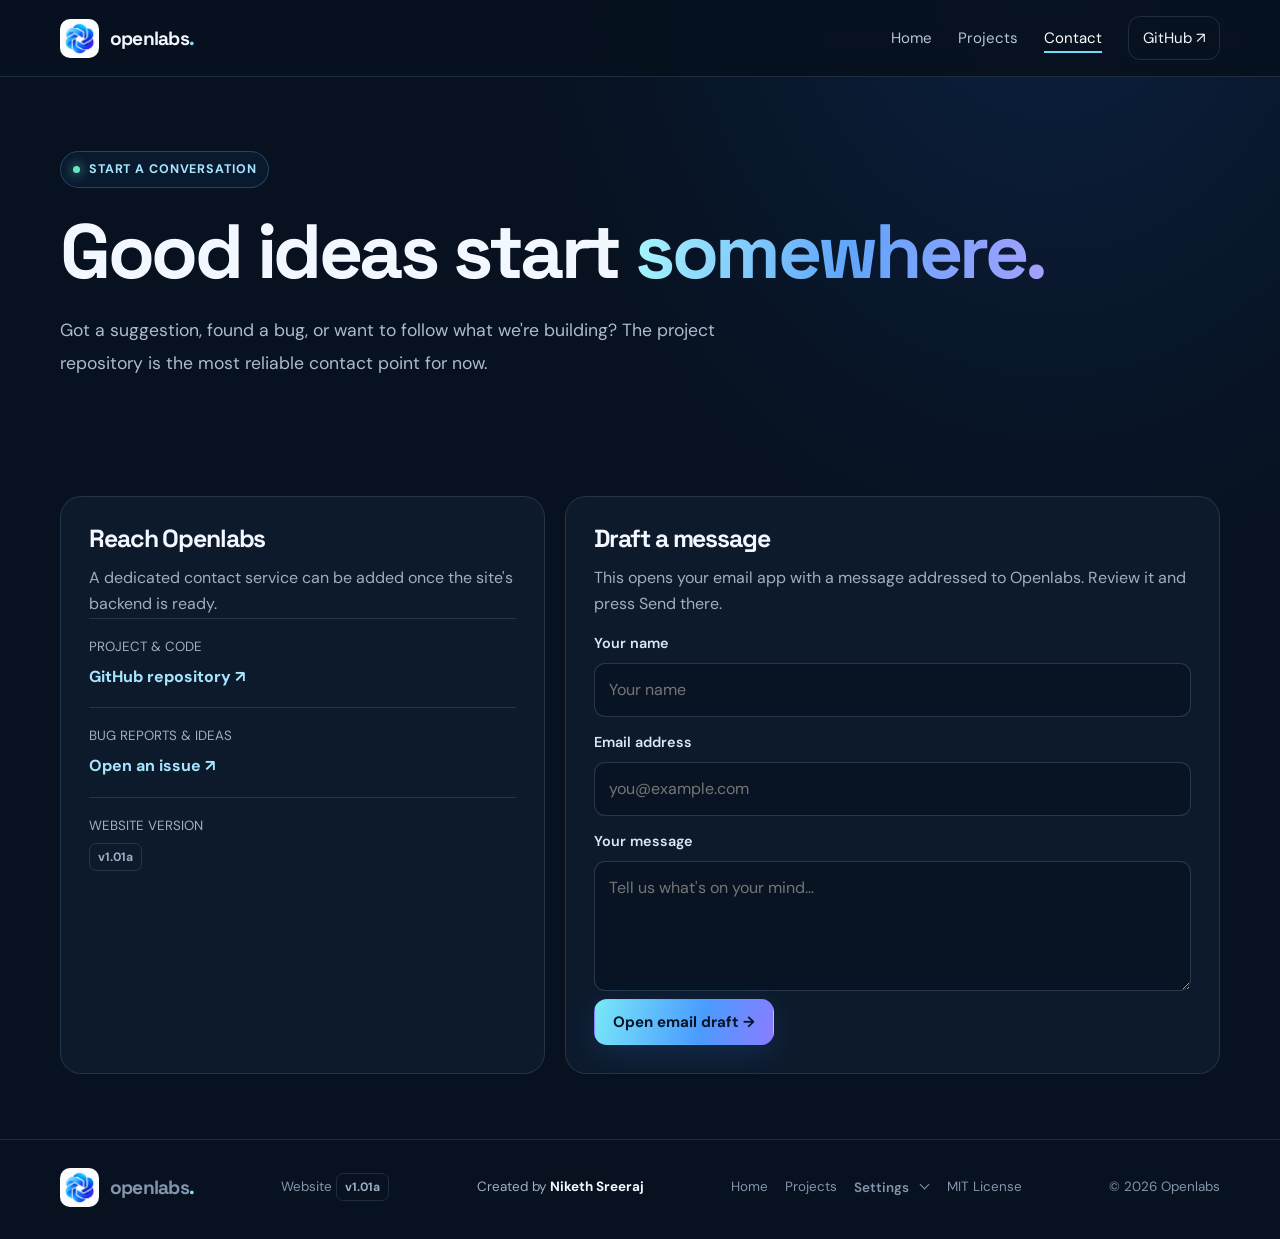
==== commit 924ae11d: "public version release" ====
--- a/contact.html
+++ b/contact.html
@@ -1 +1 @@
-<!doctype html><html lang="en"><head><meta charset="utf-8"><meta name="viewport" content="width=device-width,initial-scale=1"><meta name="theme-color" content="#07111f"><meta name="description" content="Get in touch with Openlabs, share an idea, or report a problem."><title>Contact — Openlabs</title><link rel="stylesheet" href="styles.css"><script defer src="app.js"></script></head><body><a class="skip" href="#main">Skip to content</a><header class="top"><div class="wrap nav"><a class="brand" href="index.html"><img class="brand-logo" src="assets/openlabs-logo.jpg" alt=""><span>openlabs<span class="dot">.</span></span></a><button class="menu" data-menu aria-expanded="false" type="button" aria-label="Open navigation"><span aria-hidden="true">☰</span></button><nav data-nav><a href="index.html">Home</a><a href="projects.html">Projects</a><a href="studio.html">Studio</a><a aria-current="page" href="contact.html">Contact</a><a class="nav-cta" href="https://github.com/OpenLabs-web/openlabs-web.github.io" target="_blank" rel="noreferrer">GitHub ↗</a></nav></div></header><main id="main"><section class="page-hero wrap"><span class="pill"><i></i>START A CONVERSATION</span><h1>Good ideas start <span class="gradient">somewhere.</span></h1><p class="lead">Got a suggestion, found a bug, or want to follow what we're building? The project repository is the most reliable contact point for now.</p></section><section class="section wrap"><div class="contact-grid"><article class="panel"><h2>Reach Openlabs</h2><p class="muted">A dedicated contact service can be added once the site's backend is ready.</p><div class="row"><small>PROJECT & CODE</small><a class="link" href="https://github.com/OpenLabs-web/openlabs-web.github.io" target="_blank" rel="noreferrer">GitHub repository ↗</a></div><div class="row"><small>BUG REPORTS & IDEAS</small><a class="link" href="https://github.com/OpenLabs-web/openlabs-web.github.io/issues/new/choose" target="_blank" rel="noreferrer">Open an issue ↗</a></div><div class="row"><small>WEBSITE VERSION</small><b class="version">v0.1.0</b></div></article><article class="panel"><h2>Draft a message</h2><p class="muted">This preview form does not send or store messages yet.</p><form data-demo-form><label for="name">Your name</label><input id="name" name="name" autocomplete="name" placeholder="Your name" required><label for="email">Email address</label><input id="email" name="email" type="email" autocomplete="email" placeholder="you@example.com" required><label for="message">Your message</label><textarea id="message" name="message" placeholder="Tell us what's on your mind…" required></textarea><button class="button primary" type="submit">Check message setup →</button><p data-form-message class="muted" role="status" hidden></p></form></article></div></section></main><footer><div class="wrap foot"><a class="brand" href="index.html"><img class="brand-logo" src="assets/openlabs-logo.jpg" alt=""><span>openlabs<span class="dot">.</span></span></a><span>Website <b class="version">v0.1.0</b></span><div><a href="index.html">Home</a><a href="projects.html">Projects</a><a href="studio.html">Studio</a></div><span>© <span data-year></span> Openlabs</span></div></footer></body></html>+<!doctype html><html lang="en"><head><meta charset="utf-8"><script>try{if(localStorage.getItem("openlabs-theme")==="light")document.documentElement.dataset.theme="light";}catch(error){}</script><meta name="viewport" content="width=device-width,initial-scale=1"><meta name="theme-color" content="#07111f"><meta name="description" content="Get in touch with Openlabs, share an idea, or report a problem."><title>Contact — Openlabs</title><link rel="stylesheet" href="styles.css"><script defer src="app.js"></script></head><body><a class="skip" href="#main">Skip to content</a><header class="top"><div class="wrap nav"><a class="brand" href="index.html"><img class="brand-logo" src="assets/openlabs-logo.jpg" alt=""><span>openlabs<span class="dot">.</span></span></a><div class="nav-tools"><button class="menu" data-menu aria-expanded="false" type="button" aria-label="Open navigation"><span aria-hidden="true">&#9776;</span></button></div><nav data-nav><a href="index.html">Home</a><a href="projects.html">Projects</a><a aria-current="page" href="contact.html">Contact</a><a class="nav-cta" href="https://github.com/OpenLabs-web/openlabs-web.github.io" target="_blank" rel="noreferrer">GitHub ↗</a></nav></div></header><main id="main"><section class="page-hero wrap"><span class="pill"><i></i>START A CONVERSATION</span><h1>Good ideas start <span class="gradient">somewhere.</span></h1><p class="lead">Got a suggestion, found a bug, or want to follow what we're building? The project repository is the most reliable contact point for now.</p></section><section class="section wrap"><div class="contact-grid"><article class="panel"><h2>Reach Openlabs</h2><p class="muted">A dedicated contact service can be added once the site's backend is ready.</p><div class="row"><small>PROJECT & CODE</small><a class="link" href="https://github.com/OpenLabs-web/openlabs-web.github.io" target="_blank" rel="noreferrer">GitHub repository ↗</a></div><div class="row"><small>BUG REPORTS & IDEAS</small><a class="link" href="https://github.com/OpenLabs-web/openlabs-web.github.io/issues/new/choose" target="_blank" rel="noreferrer">Open an issue ↗</a></div><div class="row"><small>WEBSITE VERSION</small><b class="version">v1.01a</b></div></article><article class="panel"><h2>Draft a message</h2><p class="muted">This opens your email app with a message addressed to Openlabs. Review it and press Send there.</p><form data-demo-form><label for="name">Your name</label><input id="name" name="name" autocomplete="name" placeholder="Your name" required><label for="email">Email address</label><input id="email" name="email" type="email" autocomplete="email" placeholder="you@example.com" required><label for="message">Your message</label><textarea id="message" name="message" placeholder="Tell us what's on your mind…" required></textarea><button class="button primary" type="submit">Open email draft →</button><p data-form-message class="muted" role="status" hidden></p></form></article></div></section></main><footer><div class="wrap foot"><a class="brand" href="index.html"><img class="brand-logo" src="assets/openlabs-logo.jpg" alt=""><span>openlabs<span class="dot">.</span></span></a><span>Website <b class="version">v1.01a</b></span><span class="creator-credit">Created by <a href="https://github.com/NikethSreeraj" target="_blank" rel="noreferrer"><strong>Niketh Sreeraj</strong></a></span><div class="footer-links"><a href="index.html">Home</a><a href="projects.html">Projects</a><details class="settings"><summary aria-label="Open settings">Settings</summary><div class="settings-panel"><p>Appearance</p><button class="theme-toggle" data-theme-toggle type="button" aria-label="Switch to light theme" aria-pressed="false"><span aria-hidden="true" data-theme-icon>&#9728;</span><span data-theme-label>Use light theme</span></button></div></details><a href="LICENSE">MIT License</a></div><span>© <span data-year></span> Openlabs</span></div></footer></body></html>
--- a/styles.css
+++ b/styles.css
@@ -1,12 +1,75 @@
 @import url('https://fonts.googleapis.com/css2?family=DM+Sans:wght@400;500;600;700&family=Space+Grotesk:wght@400;500;600;700&display=swap');
-:root{color-scheme:dark;--bg:#07111f;--panel:#0d1a2c;--text:#f3f7ff;--muted:#a0aec2;--line:rgba(174,197,229,.15);--blue:#3295ff;--cyan:#67e8f9;--max:1160px}
+:root{color-scheme:dark;--bg:#07111f;--panel:#0d1a2c;--text:#f3f7ff;--muted:#a0aec2;--line:rgba(174,197,229,.15);--blue:#3295ff;--cyan:#67e8f9;--max:1160px;--ease:cubic-bezier(.2,.75,.25,1);--body-copy:#adbbce;--soft-copy:#778aa4;--surface:linear-gradient(150deg,rgba(17,34,56,.88),rgba(10,23,39,.95));--header:rgba(7,17,31,.9);--field:#081424}
+:root[data-theme="light"]{color-scheme:light;--bg:#f4f8ff;--panel:#fff;--text:#122033;--muted:#53647b;--line:rgba(25,55,92,.16);--surface:linear-gradient(150deg,#fff,#eef4fc);--header:rgba(244,248,255,.9);--field:#f7faff}
+:root[data-theme="light"] body{color:var(--text);background:radial-gradient(ellipse at 82% -8%,rgba(35,109,225,.13),transparent 37%),var(--bg)}
+:root[data-theme="light"] body:before{opacity:.35;background-image:linear-gradient(rgba(19,48,82,.045) 1px,transparent 1px),linear-gradient(90deg,rgba(19,48,82,.045) 1px,transparent 1px)}
+:root[data-theme="light"] .top{background:var(--header)}
+:root[data-theme="light"] .nav nav{color:#53647b}
+:root[data-theme="light"] .nav nav a:hover,:root[data-theme="light"] .nav nav a[aria-current=page]{color:#122033}
+:root[data-theme="light"] .nav .nav-cta{color:#122033}
+:root[data-theme="light"] .secondary{color:#23354d;background:#ffffff99}:root[data-theme="light"] .theme-toggle{color:#122033}
+:root[data-theme="light"] .card,:root[data-theme="light"] .panel{background:var(--surface)}
+:root[data-theme="light"] .float{background:rgba(255,255,255,.94);color:#53647b}
+:root[data-theme="light"] .float b{color:#122033}
+:root[data-theme="light"] .float span{color:#53647b}
+:root[data-theme="light"] .nav nav{background:#f4f8ff} :root[data-theme="light"] .nav nav a{color:#53647b} :root[data-theme="light"] .nav nav a:hover{color:#122033} :root[data-theme="light"] .nav nav a{border-color:var(--line)} :root[data-theme="light"] .top{box-shadow:0 6px 20px #1c3b5b0a} :root[data-theme="light"] .card:hover{box-shadow:0 18px 42px #20385516} :root[data-theme="light"] .banner{background:linear-gradient(105deg,#d7f5ff,#e4e3ff)}
+:root[data-theme="light"] input,:root[data-theme="light"] textarea{background:var(--field);color:var(--text)}
+:root[data-theme="light"] label{color:#23354d}
+:root[data-theme="light"] footer{color:#53647b}
+:root[data-theme="light"] .version{color:#53647b}
 *{box-sizing:border-box}html{scroll-behavior:smooth;scroll-padding-top:90px}body{margin:0;background:radial-gradient(ellipse at 82% -8%,rgba(35,109,225,.17),transparent 37%),var(--bg);color:var(--text);font:16px/1.65 'DM Sans',sans-serif}body:before{content:"";position:fixed;inset:0;pointer-events:none;z-index:-1;opacity:.2;background-image:linear-gradient(rgba(255,255,255,.018) 1px,transparent 1px),linear-gradient(90deg,rgba(255,255,255,.018) 1px,transparent 1px);background-size:52px 52px}
 a{color:inherit;text-decoration:none}button,input,textarea{font:inherit}.wrap{width:min(calc(100% - 40px),var(--max));margin-inline:auto}.skip{position:fixed;left:16px;top:12px;z-index:99;padding:10px 14px;border:1px solid var(--line);border-radius:10px;background:#fff;color:#07111f;transform:translateY(-160%);transition:transform .2s}.skip:focus{transform:translateY(0)}:focus-visible{outline:3px solid #7ce7fa;outline-offset:4px;border-radius:5px}
-.top{position:sticky;top:0;z-index:20;background:rgba(7,17,31,.86);backdrop-filter:blur(18px);border-bottom:1px solid var(--line)}.nav{min-height:76px;display:flex;align-items:center;justify-content:space-between;gap:24px}.brand{display:inline-flex;align-items:center;gap:11px;font:700 1.2rem 'Space Grotesk',sans-serif;letter-spacing:-.04em;white-space:nowrap}.brand-logo{width:39px;height:39px;display:block;object-fit:cover;border-radius:10px}.dot{color:#82dcff}.nav nav{display:flex;align-items:center;gap:26px;color:#b9c5d7;font-size:.94rem}.nav nav a:hover,.nav nav a[aria-current=page]{color:white}.nav nav a[aria-current=page]:not(.nav-cta){text-decoration:underline;text-decoration-color:#70dafa;text-underline-offset:8px;text-decoration-thickness:2px}.nav .nav-cta:hover{background:#ffffff0b;border-color:#78dfff55}.nav .nav-cta{border:1px solid var(--line);border-radius:12px;padding:9px 14px;color:#eff6ff}.menu{display:none;border:1px solid var(--line);background:var(--panel);color:white;border-radius:12px;padding:8px 12px}
-.hero{display:grid;grid-template-columns:1.1fr .9fr;align-items:center;gap:48px;padding-top:90px;padding-bottom:68px;position:relative}.pill{display:inline-flex;align-items:center;gap:9px;padding:7px 12px;border:1px solid rgba(115,205,255,.23);background:rgba(66,160,255,.07);border-radius:99px;color:#a8e6ff;font-size:.78rem;font-weight:700;letter-spacing:.07em}.pill i{width:7px;height:7px;border-radius:50%;background:#65e7c1;box-shadow:0 0 12px #65e7c1}
-h1,h2,h3{font-family:'Space Grotesk',sans-serif;letter-spacing:-.045em;line-height:1.13;margin-top:0}h1{font-size:clamp(3.2rem,7.5vw,5.8rem);margin:22px 0}.gradient{background:linear-gradient(100deg,#a5f3fc 3%,#60a5fa 52%,#a5a0ff);-webkit-background-clip:text;background-clip:text;color:transparent}.lead{max-width:620px;color:#adbbce;font-size:1.1rem;line-height:1.85}.actions{display:flex;flex-wrap:wrap;gap:12px;margin:28px 0 20px}.button{display:inline-flex;align-items:center;justify-content:center;gap:9px;min-height:46px;padding:0 18px;border:1px solid transparent;border-radius:13px;font-weight:700;font-size:.94rem;cursor:pointer;transition:transform .2s}.button:hover{transform:translateY(-2px)}.button:focus-visible,.menu:focus-visible{outline:3px solid #7ce7fa;outline-offset:4px}.primary{color:#061426;background:linear-gradient(105deg,#79e8f7,#4a9bff 60%,#8b7cff);box-shadow:0 8px 28px rgba(47,135,255,.16)}.secondary{background:rgba(255,255,255,.035);border-color:var(--line);color:#e6edf8}.subtle{font-size:.84rem;color:#778aa4}
-.visual{min-height:380px;display:grid;place-items:center;position:relative}.orbit{position:absolute;width:min(100%,390px);aspect-ratio:1;border:1px solid rgba(126,180,255,.18);border-radius:50%;transform:rotate(-20deg)}.orbit:before,.orbit:after{content:"";position:absolute;border:1px solid rgba(126,180,255,.12);border-radius:50%;inset:35px;transform:rotate(40deg)}.orbit:after{inset:75px;transform:rotate(-55deg)}.logo-box{width:210px;height:210px;display:grid;place-items:center;position:relative;border-radius:58px;background:linear-gradient(145deg,rgba(100,212,255,.18),rgba(69,96,255,.13));border:1px solid rgba(146,197,255,.28);box-shadow:0 0 100px rgba(37,124,255,.23),inset 0 1px rgba(255,255,255,.1);transform:rotate(-8deg)}.hero-logo{width:158px;height:158px;display:block;object-fit:cover;border:1px solid #b4efff66;border-radius:30px;transform:rotate(8deg);box-shadow:0 12px 45px #087aff55}.float{position:absolute;background:rgba(13,26,44,.92);border:1px solid var(--line);box-shadow:0 16px 40px #0003;padding:13px 16px;border-radius:15px;font-size:.82rem;color:#c8d6e9}.float b,.float span{display:block}.float b{color:white;font-size:.94rem}.f1{top:35px;left:-5px}.f2{bottom:28px;right:-4px}
-.section{padding:65px 0}.heading{display:flex;align-items:end;justify-content:space-between;gap:25px;margin-bottom:27px}.kicker{color:#86dfff;font-size:.78rem;text-transform:uppercase;letter-spacing:.12em;font-weight:700;margin:0 0 12px}h2{font-size:clamp(2rem,4vw,3.15rem);margin:0 0 12px}.muted{color:var(--muted);max-width:640px;margin:0}.link{display:inline-flex;color:#a6e6ff;font-weight:700;white-space:nowrap}.cards{display:grid;grid-template-columns:repeat(3,1fr);gap:16px}.card{padding:25px;border-radius:21px;border:1px solid var(--line);background:linear-gradient(150deg,rgba(17,34,56,.88),rgba(10,23,39,.95));min-height:215px;transition:transform .2s,border-color .2s,box-shadow .2s}.card:hover{transform:translateY(-4px);border-color:#6fc7ff66;box-shadow:0 18px 42px #0002}.icon{width:46px;height:46px;display:grid;place-items:center;border-radius:14px;background:#489bff1f;border:1px solid #70c0ff30;font-size:1.25rem;margin-bottom:18px}.card h3{font-size:1.35rem;margin-bottom:10px}.card p{color:var(--muted);font-size:.94rem;margin-bottom:18px}.card .link{font-size:.9rem}.banner{padding:28px;border:1px solid #6ec2ff33;border-radius:21px;background:linear-gradient(105deg,#1c6bb422,#574fd01f);display:flex;align-items:center;justify-content:space-between;gap:25px}.banner h2{font-size:clamp(1.6rem,3vw,2.2rem)}.banner p{margin-bottom:0}.values{display:grid;grid-template-columns:repeat(3,1fr);gap:18px;margin-top:26px}.values article{border-top:1px solid var(--line);padding:22px 12px 0 0}.values span,.status{font-size:.76rem;color:#75d7fa;font-weight:700;letter-spacing:.1em}.values h3{margin:11px 0;font-size:1.2rem}.values p{color:var(--muted);font-size:.93rem}.page-hero{padding-top:74px;padding-bottom:34px}.page-hero h1{font-size:clamp(2.9rem,6vw,4.8rem);margin:20px 0}.page-hero .lead{max-width:720px}.tall{min-height:270px;display:flex;flex-direction:column}.tall .status{margin:0 0 16px}.tall .link{margin-top:auto;padding-top:12px}.contact-grid{display:grid;grid-template-columns:.85fr 1.15fr;gap:20px}.panel{padding:28px;border:1px solid var(--line);border-radius:21px;background:var(--panel)}.panel h2{font-size:1.55rem}.row{padding:17px 0;border-top:1px solid var(--line)}.row small{display:block;color:var(--muted);margin-bottom:6px}label{display:block;color:#dce7f7;font-weight:600;font-size:.9rem;margin:14px 0 7px}input,textarea{width:100%;border:1px solid #acc4e533;background:#081424;border-radius:11px;padding:13px 14px;color:white;outline:none}input:focus,textarea:focus{border-color:#63bdff;box-shadow:0 0 0 3px #4c9eff1f}textarea{min-height:130px;resize:vertical}.version{display:inline-flex;padding:3px 8px;border:1px solid var(--line);border-radius:7px;color:#9aadc5;font-size:.76rem}footer{border-top:1px solid var(--line);padding:27px 0 32px;color:#8495ac;font-size:.84rem}.foot{display:flex;align-items:center;justify-content:space-between;gap:18px;flex-wrap:wrap}.foot>div{display:flex;gap:17px}.foot a:hover{color:#fff}[hidden]{display:none!important}
-@media(max-width:900px){.hero{grid-template-columns:1fr;gap:10px;padding-top:65px}.visual{min-height:320px}.orbit{width:310px}.logo-box{width:175px;height:175px;border-radius:48px}.hero-logo{width:132px;height:132px;border-radius:25px}.f1{left:9%}.f2{right:8%}.cards{grid-template-columns:repeat(2,1fr)}.contact-grid{grid-template-columns:1fr}}
-@media(max-width:650px){.wrap{width:min(calc(100% - 30px),var(--max))}.nav{min-height:68px}.menu{display:block}.nav nav[aria-hidden="true"]{visibility:hidden}.nav nav{display:none;position:absolute;top:68px;left:0;right:0;padding:12px 20px 18px;background:#081525;border-bottom:1px solid var(--line);flex-direction:column;align-items:stretch;gap:0}.nav nav.open{display:flex;visibility:visible}.nav nav a{padding:11px 4px;border-bottom:1px solid #ffffff0b}.nav nav .nav-cta{margin-top:8px;text-align:center}.brand{font-size:1.08rem}.brand-logo{width:35px;height:35px}.hero{padding-top:56px;padding-bottom:30px}h1{font-size:clamp(2.7rem,12vw,4.4rem)}.lead{font-size:1rem}.visual{min-height:275px}.orbit{width:255px}.logo-box{width:145px;height:145px;border-radius:40px}.hero-logo{width:110px;height:110px;border-radius:22px}.float{padding:10px 12px;font-size:.74rem}.f1{top:12px;left:0}.f2{bottom:10px;right:0}.section{padding:48px 0}.heading{display:block}.heading .link{margin-top:18px}.cards,.values{grid-template-columns:1fr}.card{min-height:auto}.banner{align-items:flex-start;flex-direction:column;padding:22px}.page-hero{padding-top:52px}.tall{min-height:220px}.panel{padding:22px}.foot{align-items:flex-start;flex-direction:column}.foot>div{flex-wrap:wrap}}
+.top{position:sticky;top:0;z-index:20;background:var(--header);backdrop-filter:blur(18px);border-bottom:1px solid var(--line)}.nav{min-height:76px;display:flex;align-items:center;justify-content:space-between;gap:18px}.nav-tools{display:flex;align-items:center;gap:10px;flex-shrink:0}.brand{display:inline-flex;align-items:center;gap:11px;font:700 1.2rem 'Space Grotesk',sans-serif;letter-spacing:-.04em;white-space:nowrap}.brand-logo{width:39px;height:39px;display:block;object-fit:cover;border-radius:10px}.dot{color:#82dcff}.nav nav{display:flex;align-items:center;gap:26px;color:#b9c5d7;font-size:.94rem;min-width:0}.nav nav a:hover,.nav nav a[aria-current=page]{color:white}.nav nav a[aria-current=page]:not(.nav-cta){text-decoration:underline;text-decoration-color:#70dafa;text-underline-offset:8px;text-decoration-thickness:2px}.nav .nav-cta:hover{background:#ffffff0b;border-color:#78dfff55}.nav .nav-cta{border:1px solid var(--line);border-radius:12px;padding:9px 14px;color:#eff6ff}.menu{display:none;border:1px solid var(--line);background:var(--panel);color:var(--text);border-radius:12px;padding:8px 12px}.theme-toggle{display:inline-flex;align-items:center;justify-content:center;gap:7px;min-height:40px;padding:0 12px;border:1px solid var(--line);border-radius:12px;background:var(--panel);color:var(--text);font-size:.84rem;font-weight:700;cursor:pointer;transition:transform .2s var(--ease),border-color .2s var(--ease)}.theme-toggle:hover{transform:translateY(-2px);border-color:#70cfff88}.theme-toggle [data-theme-icon]{font-size:1rem}
+.hero{display:grid;grid-template-columns:minmax(0,1.1fr) minmax(300px,.9fr);align-items:center;gap:clamp(28px,5vw,64px);padding-top:clamp(58px,8vw,96px);padding-bottom:68px;position:relative;overflow:hidden}.pill{display:inline-flex;align-items:center;gap:9px;padding:7px 12px;border:1px solid rgba(115,205,255,.23);background:rgba(66,160,255,.07);border-radius:99px;color:#a8e6ff;font-size:.78rem;font-weight:700;letter-spacing:.07em}.pill i{width:7px;height:7px;border-radius:50%;background:#65e7c1;box-shadow:0 0 12px #65e7c1}
+h1,h2,h3{font-family:'Space Grotesk',sans-serif;letter-spacing:-.045em;line-height:1.13;margin-top:0}h1{font-size:clamp(3.2rem,7.5vw,5.8rem);margin:22px 0}.gradient{background:linear-gradient(100deg,#a5f3fc 3%,#60a5fa 52%,#a5a0ff);-webkit-background-clip:text;background-clip:text;color:transparent}.lead{max-width:620px;color:#adbbce;font-size:1.1rem;line-height:1.85}.actions{display:flex;flex-wrap:wrap;gap:12px;margin:28px 0 20px}.button{display:inline-flex;align-items:center;justify-content:center;gap:9px;min-height:46px;padding:0 18px;border:1px solid transparent;border-radius:13px;font-weight:700;font-size:.94rem;cursor:pointer;transition:transform .2s}.button:hover{transform:translateY(-2px)}.button:focus-visible,.menu:focus-visible,.theme-toggle:focus-visible{outline:3px solid #7ce7fa;outline-offset:4px}.primary{color:#061426;background:linear-gradient(105deg,#79e8f7,#4a9bff 60%,#8b7cff);box-shadow:0 8px 28px rgba(47,135,255,.16)}.secondary{background:rgba(255,255,255,.035);border-color:var(--line);color:#e6edf8}.subtle{font-size:.84rem;color:#778aa4}
+.visual{min-height:clamp(300px,34vw,420px);display:grid;place-items:center;position:relative}.orbit{position:absolute;width:min(100%,390px);aspect-ratio:1;border:1px solid rgba(126,180,255,.18);border-radius:50%;transform:rotate(-20deg)}.orbit:before,.orbit:after{content:"";position:absolute;border:1px solid rgba(126,180,255,.12);border-radius:50%;inset:35px;transform:rotate(40deg)}.orbit:after{inset:75px;transform:rotate(-55deg)}.logo-box{width:210px;height:210px;display:grid;place-items:center;position:relative;border-radius:58px;background:linear-gradient(145deg,rgba(100,212,255,.18),rgba(69,96,255,.13));border:1px solid rgba(146,197,255,.28);box-shadow:0 0 100px rgba(37,124,255,.23),inset 0 1px rgba(255,255,255,.1);transform:rotate(-8deg)}.hero-logo{width:158px;height:158px;display:block;object-fit:cover;border:1px solid #b4efff66;border-radius:30px;transform:rotate(8deg);box-shadow:0 12px 45px #087aff55}.float{position:absolute;background:rgba(13,26,44,.92);border:1px solid var(--line);box-shadow:0 16px 40px #0003;padding:13px 16px;border-radius:15px;font-size:.82rem;color:#c8d6e9}.float b,.float span{display:block}.float b{color:white;font-size:.94rem}.f1{top:35px;left:-5px}.f2{bottom:28px;right:-4px}
+.section{padding:65px 0}.heading{display:flex;align-items:end;justify-content:space-between;gap:25px;margin-bottom:27px}.kicker{color:#86dfff;font-size:.78rem;text-transform:uppercase;letter-spacing:.12em;font-weight:700;margin:0 0 12px}h2{font-size:clamp(2rem,4vw,3.15rem);margin:0 0 12px}.muted{color:var(--muted);max-width:640px;margin:0}.link{display:inline-flex;color:#a6e6ff;font-weight:700;white-space:nowrap}.cards{display:grid;grid-template-columns:repeat(3,1fr);gap:16px}.card{padding:25px;border-radius:21px;border:1px solid var(--line);background:var(--surface);min-height:215px;transition:transform .2s,border-color .2s,box-shadow .2s}.card:hover{transform:translateY(-4px);border-color:#6fc7ff66;box-shadow:0 18px 42px #0002}.icon{width:46px;height:46px;display:grid;place-items:center;border-radius:14px;background:#489bff1f;border:1px solid #70c0ff30;font-size:1.25rem;margin-bottom:18px}.card h3{font-size:1.35rem;margin-bottom:10px}.card p{color:var(--muted);font-size:.94rem;margin-bottom:18px}.card .link{font-size:.9rem}.banner{padding:28px;border:1px solid #6ec2ff33;border-radius:21px;background:linear-gradient(105deg,#1c6bb422,#574fd01f);display:flex;align-items:center;justify-content:space-between;gap:25px}.banner h2{font-size:clamp(1.6rem,3vw,2.2rem)}.banner p{margin-bottom:0}.values{display:grid;grid-template-columns:repeat(3,1fr);gap:18px;margin-top:26px}.values article{border-top:1px solid var(--line);padding:22px 12px 0 0}.values span,.status{font-size:.76rem;color:#75d7fa;font-weight:700;letter-spacing:.1em}.values h3{margin:11px 0;font-size:1.2rem}.values p{color:var(--muted);font-size:.93rem}.page-hero{padding-top:74px;padding-bottom:34px}.page-hero h1{font-size:clamp(2.9rem,6vw,4.8rem);margin:20px 0}.page-hero .lead{max-width:720px}.tall{min-height:270px;display:flex;flex-direction:column}.tall .status{margin:0 0 16px}.tall .link{margin-top:auto;padding-top:12px}.contact-grid{display:grid;grid-template-columns:.85fr 1.15fr;gap:20px}.panel{padding:28px;border:1px solid var(--line);border-radius:21px;background:var(--panel)}.panel h2{font-size:1.55rem}.row{padding:17px 0;border-top:1px solid var(--line)}.row small{display:block;color:var(--muted);margin-bottom:6px}label{display:block;color:#dce7f7;font-weight:600;font-size:.9rem;margin:14px 0 7px}input,textarea{width:100%;border:1px solid #acc4e533;background:var(--field);border-radius:11px;padding:13px 14px;color:var(--text);outline:none}input:focus,textarea:focus{border-color:#63bdff;box-shadow:0 0 0 3px #4c9eff1f}textarea{min-height:130px;resize:vertical}.version{display:inline-flex;padding:3px 8px;border:1px solid var(--line);border-radius:7px;color:#9aadc5;font-size:.76rem}footer{border-top:1px solid var(--line);padding:27px 0 32px;color:#8495ac;font-size:.84rem}.foot{display:flex;align-items:center;justify-content:space-between;gap:18px;flex-wrap:wrap}.creator-credit{color:var(--muted)}.creator-credit strong{color:var(--text)}.foot>div{display:flex;gap:17px}.foot a:hover{color:#fff}.link,.foot a,.nav nav a{transition:color .2s var(--ease)}.card,.panel,.banner,.top{transition:background-color .25s var(--ease),border-color .25s var(--ease),box-shadow .25s var(--ease)}.nav-tools{display:flex;align-items:center;gap:10px;flex-shrink:0}[hidden]{display:none!important}
+@media(min-width:901px){.hero-copy{animation:rise-in .7s var(--ease) both}.visual{animation:fade-in .9s var(--ease) .08s both}}
+@media(max-width:1024px){.nav nav{gap:18px}.hero{grid-template-columns:minmax(0,1.05fr) minmax(280px,.95fr);gap:26px}.visual{min-height:310px}.logo-box{width:185px;height:185px;border-radius:50px}.hero-logo{width:140px;height:140px;border-radius:27px}.cards{gap:14px}.card{padding:22px}}
+@media(max-width:900px){.hero{grid-template-columns:minmax(0,1.05fr) minmax(260px,.95fr);gap:24px;padding-top:65px}.visual{min-height:320px}.orbit{width:310px}.logo-box{width:175px;height:175px;border-radius:48px}.hero-logo{width:132px;height:132px;border-radius:25px}.f1{left:9%}.f2{right:8%}.cards{grid-template-columns:repeat(2,1fr)}.contact-grid{grid-template-columns:1fr}}
+@media(max-width:700px){.hero{grid-template-columns:1fr;gap:10px}.visual{min-height:290px}.cards{grid-template-columns:1fr}.values{grid-template-columns:1fr}}
+
+@media(max-width:760px){.nav{gap:12px}.nav nav{gap:14px}.nav .nav-cta{padding:8px 10px}}
+@media(max-width:650px){.wrap{width:min(calc(100% - 30px),var(--max))}.nav{min-height:68px}.nav-tools{gap:8px}.theme-label{display:none}.menu{display:block}.theme-toggle{min-width:42px}.nav nav[aria-hidden="true"]{visibility:hidden}.nav nav{display:flex;visibility:hidden;opacity:0;pointer-events:none;position:absolute;top:68px;left:0;right:0;padding:12px 20px 18px;background:#081525;border-bottom:1px solid var(--line);flex-direction:column;align-items:stretch;gap:0;transform:translateY(-8px);transition:opacity .2s var(--ease),transform .2s var(--ease),visibility .2s}.nav nav.open{visibility:visible;opacity:1;pointer-events:auto;transform:translateY(0)}.nav nav a{padding:11px 4px;border-bottom:1px solid var(--line)} :root[data-theme="light"] .nav nav{background:#f4f8ff} :root[data-theme="light"] .nav nav a{color:#53647b} :root[data-theme="light"] .nav nav a:hover{color:#122033}.nav nav .nav-cta{margin-top:8px;text-align:center}.nav-tools .menu{order:2}.nav-tools .theme-toggle{order:1}.brand{font-size:1.08rem}.brand-logo{width:35px;height:35px}.hero{padding-top:56px;padding-bottom:30px}h1{font-size:clamp(2.7rem,12vw,4.4rem)}.lead{font-size:1rem}.visual{min-height:275px}.orbit{width:255px}.logo-box{width:145px;height:145px;border-radius:40px}.hero-logo{width:110px;height:110px;border-radius:22px}.float{padding:10px 12px;font-size:.74rem}.f1{top:12px;left:0}.f2{bottom:10px;right:0}.section{padding:48px 0}.heading{display:block}.heading .link{margin-top:18px}.cards,.values{grid-template-columns:1fr}.card{min-height:auto}.banner{align-items:flex-start;flex-direction:column;padding:22px}.page-hero{padding-top:52px}.tall{min-height:220px}.panel{padding:22px}.foot{align-items:flex-start;flex-direction:column}.foot>div{flex-wrap:wrap}}
+@keyframes rise-in{from{opacity:0;transform:translateY(16px)}to{opacity:1;transform:translateY(0)}}@keyframes fade-in{from{opacity:0}to{opacity:1}}
 @media(prefers-reduced-motion:reduce){*,*::before,*::after{scroll-behavior:auto!important;transition:none!important;animation:none!important}}
+
+.settings{position:relative}
+.settings>summary{display:inline-flex;align-items:center;gap:8px;min-height:40px;padding:0 12px;border:1px solid var(--line);border-radius:12px;background:var(--panel);color:var(--text);font-size:.84rem;font-weight:700;cursor:pointer;list-style:none;transition:transform .2s var(--ease),border-color .2s var(--ease)}
+.settings>summary::-webkit-details-marker{display:none}
+.settings>summary::after{content:"";width:6px;height:6px;border-right:1.5px solid currentColor;border-bottom:1.5px solid currentColor;transform:rotate(45deg);margin:0 2px 3px 5px;transition:transform .2s var(--ease)}
+.settings[open]>summary::after{transform:rotate(225deg);margin-bottom:-3px}
+.settings>summary:hover{transform:translateY(-2px);border-color:#70cfff88}
+.settings-panel{position:absolute;top:calc(100% + 10px);right:0;z-index:30;width:min(260px,calc(100vw - 32px));padding:16px;border:1px solid var(--line);border-radius:16px;background:var(--panel);box-shadow:0 18px 44px #0004;animation:rise-in .2s var(--ease) both}
+.settings-panel p{margin:0 0 10px;color:var(--muted);font-size:.78rem;font-weight:700;text-transform:uppercase;letter-spacing:.08em}
+.settings-panel .theme-toggle{width:100%;justify-content:flex-start;background:var(--field);color:var(--text)}
+:root[data-theme="light"] .settings-panel{box-shadow:0 18px 44px #20385520}
+@media(max-width:650px){.settings-label{display:none}.settings>summary{width:42px;justify-content:center;padding:0}.settings>summary::after{display:none}.settings-panel{right:0}}
+:root[data-theme="light"]{--muted:#182230;--body-copy:#111827;--soft-copy:#374151}
+.lead{color:var(--body-copy)}
+.subtle{color:var(--soft-copy)}
+:root[data-theme="light"] .kicker,:root[data-theme="light"] .status,:root[data-theme="light"] .values span{color:#075b91}
+:root[data-theme="light"] .link{color:#07599c}
+:root[data-theme="light"] .pill{color:#075077;background:#e5f7ff;border-color:#91dafa}
+:root[data-theme="light"] label{color:#111827}
+:root[data-theme="light"] .row small,:root[data-theme="light"] .muted,:root[data-theme="light"] .card p,:root[data-theme="light"] .values p{color:#182230}
+:root[data-theme="light"] footer{color:#182230}
+.footer-links{display:flex;align-items:center;gap:17px;flex-wrap:wrap}
+.footer-links .settings>summary{border:0;background:transparent;color:inherit;font:inherit;font-weight:600;min-height:0;padding:0;list-style:none;cursor:pointer}
+.footer-links .settings>summary::after{display:inline-block}
+.foot .settings-panel{top:auto;bottom:calc(100% + 12px)}
+.logo-box{animation:logo-glow 4.5s ease-in-out infinite}
+.hero-logo{animation:logo-float 5s ease-in-out infinite;will-change:transform}
+.orbit{animation:orbit-turn 34s linear infinite}
+@keyframes logo-glow{0%,100%{box-shadow:0 0 72px rgba(37,124,255,.18),inset 0 1px rgba(255,255,255,.1)}50%{box-shadow:0 0 118px rgba(37,124,255,.38),inset 0 1px rgba(255,255,255,.16)}}
+@keyframes logo-float{0%,100%{transform:rotate(8deg) translateY(0)}50%{transform:rotate(8deg) translateY(-7px)}}
+@keyframes orbit-turn{from{transform:rotate(-20deg)}to{transform:rotate(340deg)}}
+@media(max-width:650px){.footer-links{gap:14px}.foot .settings-panel{bottom:calc(100% + 10px)}}
+@media(prefers-reduced-motion:reduce){.logo-box,.hero-logo,.orbit{animation:none!important;will-change:auto!important}}
+.footer-links .settings{display:inline-flex;align-items:center;align-self:center;position:relative}
+.footer-links .settings>summary{display:inline-flex;align-items:center;justify-content:center;gap:7px;min-height:40px;line-height:1;white-space:nowrap}
+.footer-links .settings>summary::after{flex:none;margin-top:-3px}
+.footer-links .settings[open]>summary::after{margin-top:3px}
+.card>.status{margin:0 0 14px}
+.icon .project-mark{width:34px;height:34px;display:block;object-fit:cover;border-radius:8px}
+@media(max-width:650px){.footer-links .settings>summary{min-height:40px}}
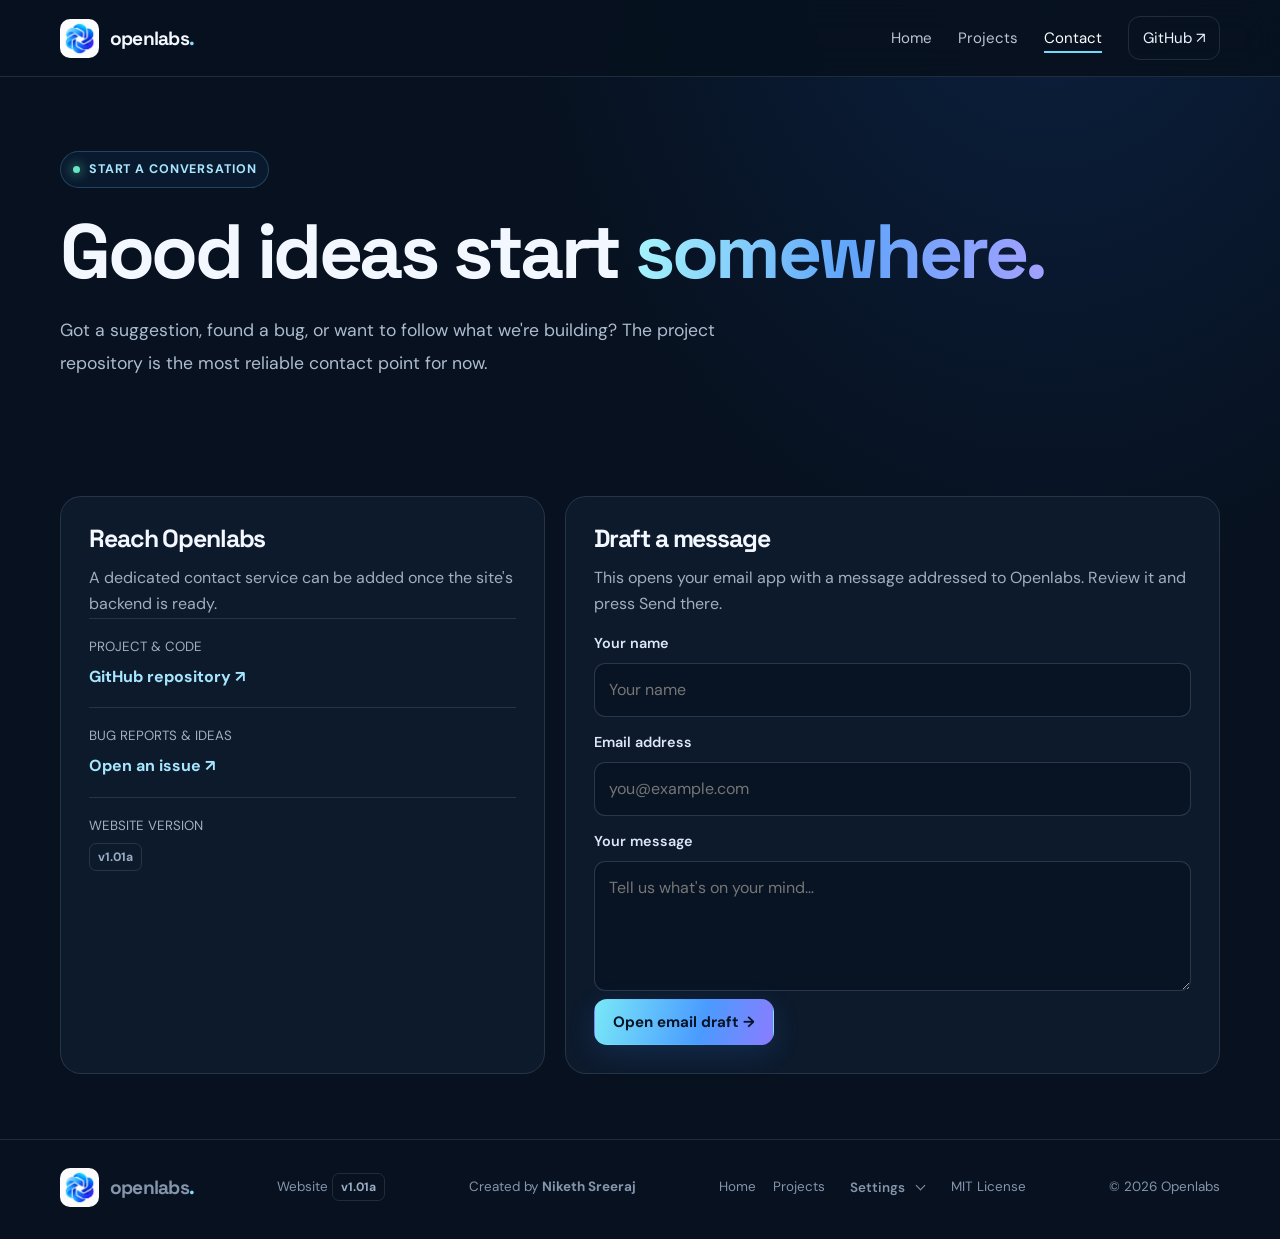
==== commit fea0021e: "bug fix" ====
--- a/contact.html
+++ b/contact.html
@@ -1 +1 @@
-<!doctype html><html lang="en"><head><meta charset="utf-8"><script>try{if(localStorage.getItem("openlabs-theme")==="light")document.documentElement.dataset.theme="light";}catch(error){}</script><meta name="viewport" content="width=device-width,initial-scale=1"><meta name="theme-color" content="#07111f"><meta name="description" content="Get in touch with Openlabs, share an idea, or report a problem."><title>Contact — Openlabs</title><link rel="stylesheet" href="styles.css"><script defer src="app.js"></script></head><body><a class="skip" href="#main">Skip to content</a><header class="top"><div class="wrap nav"><a class="brand" href="index.html"><img class="brand-logo" src="assets/openlabs-logo.jpg" alt=""><span>openlabs<span class="dot">.</span></span></a><div class="nav-tools"><button class="menu" data-menu aria-expanded="false" type="button" aria-label="Open navigation"><span aria-hidden="true">&#9776;</span></button></div><nav data-nav><a href="index.html">Home</a><a href="projects.html">Projects</a><a aria-current="page" href="contact.html">Contact</a><a class="nav-cta" href="https://github.com/OpenLabs-web/openlabs-web.github.io" target="_blank" rel="noreferrer">GitHub ↗</a></nav></div></header><main id="main"><section class="page-hero wrap"><span class="pill"><i></i>START A CONVERSATION</span><h1>Good ideas start <span class="gradient">somewhere.</span></h1><p class="lead">Got a suggestion, found a bug, or want to follow what we're building? The project repository is the most reliable contact point for now.</p></section><section class="section wrap"><div class="contact-grid"><article class="panel"><h2>Reach Openlabs</h2><p class="muted">A dedicated contact service can be added once the site's backend is ready.</p><div class="row"><small>PROJECT & CODE</small><a class="link" href="https://github.com/OpenLabs-web/openlabs-web.github.io" target="_blank" rel="noreferrer">GitHub repository ↗</a></div><div class="row"><small>BUG REPORTS & IDEAS</small><a class="link" href="https://github.com/OpenLabs-web/openlabs-web.github.io/issues/new/choose" target="_blank" rel="noreferrer">Open an issue ↗</a></div><div class="row"><small>WEBSITE VERSION</small><b class="version">v1.01a</b></div></article><article class="panel"><h2>Draft a message</h2><p class="muted">This opens your email app with a message addressed to Openlabs. Review it and press Send there.</p><form data-demo-form><label for="name">Your name</label><input id="name" name="name" autocomplete="name" placeholder="Your name" required><label for="email">Email address</label><input id="email" name="email" type="email" autocomplete="email" placeholder="you@example.com" required><label for="message">Your message</label><textarea id="message" name="message" placeholder="Tell us what's on your mind…" required></textarea><button class="button primary" type="submit">Open email draft →</button><p data-form-message class="muted" role="status" hidden></p></form></article></div></section></main><footer><div class="wrap foot"><a class="brand" href="index.html"><img class="brand-logo" src="assets/openlabs-logo.jpg" alt=""><span>openlabs<span class="dot">.</span></span></a><span>Website <b class="version">v1.01a</b></span><span class="creator-credit">Created by <a href="https://github.com/NikethSreeraj" target="_blank" rel="noreferrer"><strong>Niketh Sreeraj</strong></a></span><div class="footer-links"><a href="index.html">Home</a><a href="projects.html">Projects</a><details class="settings"><summary aria-label="Open settings">Settings</summary><div class="settings-panel"><p>Appearance</p><button class="theme-toggle" data-theme-toggle type="button" aria-label="Switch to light theme" aria-pressed="false"><span aria-hidden="true" data-theme-icon>&#9728;</span><span data-theme-label>Use light theme</span></button></div></details><a href="LICENSE">MIT License</a></div><span>© <span data-year></span> Openlabs</span></div></footer></body></html>+﻿<!doctype html><html lang="en"><head><meta charset="utf-8"><script>try{if(localStorage.getItem("openlabs-theme")==="light")document.documentElement.dataset.theme="light";}catch(error){}</script><meta name="viewport" content="width=device-width,initial-scale=1"><meta name="theme-color" content="#07111f"><meta name="description" content="Get in touch with Openlabs, share an idea, or report a problem."><title>Contact — Openlabs</title><link rel="stylesheet" href="styles.css"><script defer src="app.js"></script></head><body><a class="skip" href="#main">Skip to content</a><header class="top"><div class="wrap nav"><a class="brand" href="index.html"><img class="brand-logo" src="assets/openlabs-logo.jpg" alt=""><span>openlabs<span class="dot">.</span></span></a><div class="nav-tools"><button class="menu" data-menu aria-expanded="false" type="button" aria-label="Open navigation"><span aria-hidden="true">&#9776;</span></button></div><nav data-nav><a href="index.html">Home</a><a href="projects.html">Projects</a><a aria-current="page" href="contact.html">Contact</a><a class="nav-cta" href="https://github.com/OpenLabs-web/openlabs-web.github.io" target="_blank" rel="noreferrer">GitHub ↗</a></nav></div></header><main id="main"><section class="page-hero wrap"><span class="pill"><i></i>START A CONVERSATION</span><h1>Good ideas start <span class="gradient">somewhere.</span></h1><p class="lead">Got a suggestion, found a bug, or want to follow what we're building? The project repository is the most reliable contact point for now.</p></section><section class="section wrap"><div class="contact-grid"><article class="panel"><h2>Reach Openlabs</h2><p class="muted">A dedicated contact service can be added once the site's backend is ready.</p><div class="row"><small>PROJECT & CODE</small><a class="link" href="https://github.com/OpenLabs-web/openlabs-web.github.io" target="_blank" rel="noreferrer">GitHub repository ↗</a></div><div class="row"><small>BUG REPORTS & IDEAS</small><a class="link" href="https://github.com/OpenLabs-web/openlabs-web.github.io/issues/new/choose" target="_blank" rel="noreferrer">Open an issue ↗</a></div><div class="row"><small>WEBSITE VERSION</small><b class="version">v1.01a</b></div></article><article class="panel"><h2>Draft a message</h2><p class="muted">This opens your email app with a message addressed to Openlabs. Review it and press Send there.</p><form data-demo-form><label for="name">Your name</label><input id="name" name="name" autocomplete="name" placeholder="Your name" required><label for="email">Email address</label><input id="email" name="email" type="email" autocomplete="email" placeholder="you@example.com" required><label for="message">Your message</label><textarea id="message" name="message" placeholder="Tell us what's on your mind…" required></textarea><button class="button primary" type="submit">Open email draft →</button><p data-form-message class="muted" role="status" hidden></p></form></article></div></section></main><footer><div class="wrap foot"><a class="brand" href="index.html"><img class="brand-logo" src="assets/openlabs-logo.jpg" alt=""><span>openlabs<span class="dot">.</span></span></a><span>Website <b class="version">v1.01a</b></span><span class="creator-credit">Created by <a href="https://github.com/NikethSreeraj" target="_blank" rel="noreferrer"><strong>Niketh Sreeraj</strong></a></span><div class="footer-links"><a href="index.html">Home</a><a href="projects.html">Projects</a><details class="settings"><summary aria-label="Open settings">Settings</summary><div class="settings-panel"><p>Appearance</p><button class="theme-toggle" data-theme-toggle type="button" aria-label="Switch to light theme" aria-pressed="false"><span aria-hidden="true" data-theme-icon>&#9728;</span><span data-theme-label>Use light theme</span></button></div></details><a href="LICENSE">MIT License</a></div><span>© <span data-year></span> Openlabs</span></div></footer></body></html>
--- a/styles.css
+++ b/styles.css
@@ -1,5 +1,5 @@
 @import url('https://fonts.googleapis.com/css2?family=DM+Sans:wght@400;500;600;700&family=Space+Grotesk:wght@400;500;600;700&display=swap');
-:root{color-scheme:dark;--bg:#07111f;--panel:#0d1a2c;--text:#f3f7ff;--muted:#a0aec2;--line:rgba(174,197,229,.15);--blue:#3295ff;--cyan:#67e8f9;--max:1160px;--ease:cubic-bezier(.2,.75,.25,1);--body-copy:#adbbce;--soft-copy:#778aa4;--surface:linear-gradient(150deg,rgba(17,34,56,.88),rgba(10,23,39,.95));--header:rgba(7,17,31,.9);--field:#081424}
+:root{color-scheme:dark;--bg:#07111f;--panel:#0d1a2c;--text:#f3f7ff;--muted:#a0aec2;--line:rgba(174,197,229,.15);--blue:#3295ff;--cyan:#67e8f9;--max:1160px;--ease:cubic-bezier(.2,.75,.25,1);--surface:linear-gradient(150deg,rgba(17,34,56,.88),rgba(10,23,39,.95));--header:rgba(7,17,31,.9);--field:#081424}
 :root[data-theme="light"]{color-scheme:light;--bg:#f4f8ff;--panel:#fff;--text:#122033;--muted:#53647b;--line:rgba(25,55,92,.16);--surface:linear-gradient(150deg,#fff,#eef4fc);--header:rgba(244,248,255,.9);--field:#f7faff}
 :root[data-theme="light"] body{color:var(--text);background:radial-gradient(ellipse at 82% -8%,rgba(35,109,225,.13),transparent 37%),var(--bg)}
 :root[data-theme="light"] body:before{opacity:.35;background-image:linear-gradient(rgba(19,48,82,.045) 1px,transparent 1px),linear-gradient(90deg,rgba(19,48,82,.045) 1px,transparent 1px)}
@@ -7,12 +7,12 @@
 :root[data-theme="light"] .nav nav{color:#53647b}
 :root[data-theme="light"] .nav nav a:hover,:root[data-theme="light"] .nav nav a[aria-current=page]{color:#122033}
 :root[data-theme="light"] .nav .nav-cta{color:#122033}
-:root[data-theme="light"] .secondary{color:#23354d;background:#ffffff99}:root[data-theme="light"] .theme-toggle{color:#122033}
+:root[data-theme="light"] .secondary{color:#23354d;background:#ffffff99}
 :root[data-theme="light"] .card,:root[data-theme="light"] .panel{background:var(--surface)}
 :root[data-theme="light"] .float{background:rgba(255,255,255,.94);color:#53647b}
 :root[data-theme="light"] .float b{color:#122033}
 :root[data-theme="light"] .float span{color:#53647b}
-:root[data-theme="light"] .nav nav{background:#f4f8ff} :root[data-theme="light"] .nav nav a{color:#53647b} :root[data-theme="light"] .nav nav a:hover{color:#122033} :root[data-theme="light"] .nav nav a{border-color:var(--line)} :root[data-theme="light"] .top{box-shadow:0 6px 20px #1c3b5b0a} :root[data-theme="light"] .card:hover{box-shadow:0 18px 42px #20385516} :root[data-theme="light"] .banner{background:linear-gradient(105deg,#d7f5ff,#e4e3ff)}
+:root[data-theme="light"] .nav nav{background:#f4f8ff} :root[data-theme="light"] .nav nav a{border-color:var(--line)} :root[data-theme="light"] .top{box-shadow:0 6px 20px #1c3b5b0a} :root[data-theme="light"] .card:hover{box-shadow:0 18px 42px #20385516} :root[data-theme="light"] .banner{background:linear-gradient(105deg,#d7f5ff,#e4e3ff)}
 :root[data-theme="light"] input,:root[data-theme="light"] textarea{background:var(--field);color:var(--text)}
 :root[data-theme="light"] label{color:#23354d}
 :root[data-theme="light"] footer{color:#53647b}
@@ -23,53 +23,51 @@
 .hero{display:grid;grid-template-columns:minmax(0,1.1fr) minmax(300px,.9fr);align-items:center;gap:clamp(28px,5vw,64px);padding-top:clamp(58px,8vw,96px);padding-bottom:68px;position:relative;overflow:hidden}.pill{display:inline-flex;align-items:center;gap:9px;padding:7px 12px;border:1px solid rgba(115,205,255,.23);background:rgba(66,160,255,.07);border-radius:99px;color:#a8e6ff;font-size:.78rem;font-weight:700;letter-spacing:.07em}.pill i{width:7px;height:7px;border-radius:50%;background:#65e7c1;box-shadow:0 0 12px #65e7c1}
 h1,h2,h3{font-family:'Space Grotesk',sans-serif;letter-spacing:-.045em;line-height:1.13;margin-top:0}h1{font-size:clamp(3.2rem,7.5vw,5.8rem);margin:22px 0}.gradient{background:linear-gradient(100deg,#a5f3fc 3%,#60a5fa 52%,#a5a0ff);-webkit-background-clip:text;background-clip:text;color:transparent}.lead{max-width:620px;color:#adbbce;font-size:1.1rem;line-height:1.85}.actions{display:flex;flex-wrap:wrap;gap:12px;margin:28px 0 20px}.button{display:inline-flex;align-items:center;justify-content:center;gap:9px;min-height:46px;padding:0 18px;border:1px solid transparent;border-radius:13px;font-weight:700;font-size:.94rem;cursor:pointer;transition:transform .2s}.button:hover{transform:translateY(-2px)}.button:focus-visible,.menu:focus-visible,.theme-toggle:focus-visible{outline:3px solid #7ce7fa;outline-offset:4px}.primary{color:#061426;background:linear-gradient(105deg,#79e8f7,#4a9bff 60%,#8b7cff);box-shadow:0 8px 28px rgba(47,135,255,.16)}.secondary{background:rgba(255,255,255,.035);border-color:var(--line);color:#e6edf8}.subtle{font-size:.84rem;color:#778aa4}
 .visual{min-height:clamp(300px,34vw,420px);display:grid;place-items:center;position:relative}.orbit{position:absolute;width:min(100%,390px);aspect-ratio:1;border:1px solid rgba(126,180,255,.18);border-radius:50%;transform:rotate(-20deg)}.orbit:before,.orbit:after{content:"";position:absolute;border:1px solid rgba(126,180,255,.12);border-radius:50%;inset:35px;transform:rotate(40deg)}.orbit:after{inset:75px;transform:rotate(-55deg)}.logo-box{width:210px;height:210px;display:grid;place-items:center;position:relative;border-radius:58px;background:linear-gradient(145deg,rgba(100,212,255,.18),rgba(69,96,255,.13));border:1px solid rgba(146,197,255,.28);box-shadow:0 0 100px rgba(37,124,255,.23),inset 0 1px rgba(255,255,255,.1);transform:rotate(-8deg)}.hero-logo{width:158px;height:158px;display:block;object-fit:cover;border:1px solid #b4efff66;border-radius:30px;transform:rotate(8deg);box-shadow:0 12px 45px #087aff55}.float{position:absolute;background:rgba(13,26,44,.92);border:1px solid var(--line);box-shadow:0 16px 40px #0003;padding:13px 16px;border-radius:15px;font-size:.82rem;color:#c8d6e9}.float b,.float span{display:block}.float b{color:white;font-size:.94rem}.f1{top:35px;left:-5px}.f2{bottom:28px;right:-4px}
-.section{padding:65px 0}.heading{display:flex;align-items:end;justify-content:space-between;gap:25px;margin-bottom:27px}.kicker{color:#86dfff;font-size:.78rem;text-transform:uppercase;letter-spacing:.12em;font-weight:700;margin:0 0 12px}h2{font-size:clamp(2rem,4vw,3.15rem);margin:0 0 12px}.muted{color:var(--muted);max-width:640px;margin:0}.link{display:inline-flex;color:#a6e6ff;font-weight:700;white-space:nowrap}.cards{display:grid;grid-template-columns:repeat(3,1fr);gap:16px}.card{padding:25px;border-radius:21px;border:1px solid var(--line);background:var(--surface);min-height:215px;transition:transform .2s,border-color .2s,box-shadow .2s}.card:hover{transform:translateY(-4px);border-color:#6fc7ff66;box-shadow:0 18px 42px #0002}.icon{width:46px;height:46px;display:grid;place-items:center;border-radius:14px;background:#489bff1f;border:1px solid #70c0ff30;font-size:1.25rem;margin-bottom:18px}.card h3{font-size:1.35rem;margin-bottom:10px}.card p{color:var(--muted);font-size:.94rem;margin-bottom:18px}.card .link{font-size:.9rem}.banner{padding:28px;border:1px solid #6ec2ff33;border-radius:21px;background:linear-gradient(105deg,#1c6bb422,#574fd01f);display:flex;align-items:center;justify-content:space-between;gap:25px}.banner h2{font-size:clamp(1.6rem,3vw,2.2rem)}.banner p{margin-bottom:0}.values{display:grid;grid-template-columns:repeat(3,1fr);gap:18px;margin-top:26px}.values article{border-top:1px solid var(--line);padding:22px 12px 0 0}.values span,.status{font-size:.76rem;color:#75d7fa;font-weight:700;letter-spacing:.1em}.values h3{margin:11px 0;font-size:1.2rem}.values p{color:var(--muted);font-size:.93rem}.page-hero{padding-top:74px;padding-bottom:34px}.page-hero h1{font-size:clamp(2.9rem,6vw,4.8rem);margin:20px 0}.page-hero .lead{max-width:720px}.tall{min-height:270px;display:flex;flex-direction:column}.tall .status{margin:0 0 16px}.tall .link{margin-top:auto;padding-top:12px}.contact-grid{display:grid;grid-template-columns:.85fr 1.15fr;gap:20px}.panel{padding:28px;border:1px solid var(--line);border-radius:21px;background:var(--panel)}.panel h2{font-size:1.55rem}.row{padding:17px 0;border-top:1px solid var(--line)}.row small{display:block;color:var(--muted);margin-bottom:6px}label{display:block;color:#dce7f7;font-weight:600;font-size:.9rem;margin:14px 0 7px}input,textarea{width:100%;border:1px solid #acc4e533;background:var(--field);border-radius:11px;padding:13px 14px;color:var(--text);outline:none}input:focus,textarea:focus{border-color:#63bdff;box-shadow:0 0 0 3px #4c9eff1f}textarea{min-height:130px;resize:vertical}.version{display:inline-flex;padding:3px 8px;border:1px solid var(--line);border-radius:7px;color:#9aadc5;font-size:.76rem}footer{border-top:1px solid var(--line);padding:27px 0 32px;color:#8495ac;font-size:.84rem}.foot{display:flex;align-items:center;justify-content:space-between;gap:18px;flex-wrap:wrap}.creator-credit{color:var(--muted)}.creator-credit strong{color:var(--text)}.foot>div{display:flex;gap:17px}.foot a:hover{color:#fff}.link,.foot a,.nav nav a{transition:color .2s var(--ease)}.card,.panel,.banner,.top{transition:background-color .25s var(--ease),border-color .25s var(--ease),box-shadow .25s var(--ease)}.nav-tools{display:flex;align-items:center;gap:10px;flex-shrink:0}[hidden]{display:none!important}
+.section{padding:65px 0}.heading{display:flex;align-items:end;justify-content:space-between;gap:25px;margin-bottom:27px}.kicker{color:#86dfff;font-size:.78rem;text-transform:uppercase;letter-spacing:.12em;font-weight:700;margin:0 0 12px}h2{font-size:clamp(2rem,4vw,3.15rem);margin:0 0 12px}.muted{color:var(--muted);max-width:640px;margin:0}.link{display:inline-flex;color:#a6e6ff;font-weight:700;white-space:nowrap}.cards{display:grid;grid-template-columns:repeat(3,1fr);gap:16px}.card{padding:25px;border-radius:21px;border:1px solid var(--line);background:var(--surface);min-height:215px;transition:transform .2s,border-color .2s,box-shadow .2s}.card:hover{transform:translateY(-4px);border-color:#6fc7ff66;box-shadow:0 18px 42px #0002}.icon{width:46px;height:46px;display:grid;place-items:center;border-radius:14px;background:#489bff1f;border:1px solid #70c0ff30;font-size:1.25rem;margin-bottom:18px}.card h3{font-size:1.35rem;margin-bottom:10px}.card p{color:var(--muted);font-size:.94rem;margin-bottom:18px}.card .link{font-size:.9rem}.banner{padding:28px;border:1px solid #6ec2ff33;border-radius:21px;background:linear-gradient(105deg,#1c6bb422,#574fd01f);display:flex;align-items:center;justify-content:space-between;gap:25px}.banner h2{font-size:clamp(1.6rem,3vw,2.2rem)}.banner p{margin-bottom:0}.values{display:grid;grid-template-columns:repeat(3,1fr);gap:18px;margin-top:26px}.values article{border-top:1px solid var(--line);padding:22px 12px 0 0}.values span,.status{font-size:.76rem;color:#75d7fa;font-weight:700;letter-spacing:.1em}.values h3{margin:11px 0;font-size:1.2rem}.values p{color:var(--muted);font-size:.93rem}.page-hero{padding-top:74px;padding-bottom:34px}.page-hero h1{font-size:clamp(2.9rem,6vw,4.8rem);margin:20px 0}.page-hero .lead{max-width:720px}.tall{min-height:270px;display:flex;flex-direction:column}.tall .status{margin:0 0 16px}.tall .link{margin-top:auto;padding-top:12px}.contact-grid{display:grid;grid-template-columns:.85fr 1.15fr;gap:20px}.panel{padding:28px;border:1px solid var(--line);border-radius:21px;background:var(--panel)}.panel h2{font-size:1.55rem}.row{padding:17px 0;border-top:1px solid var(--line)}.row small{display:block;color:var(--muted);margin-bottom:6px}label{display:block;color:#dce7f7;font-weight:600;font-size:.9rem;margin:14px 0 7px}input,textarea{width:100%;border:1px solid #acc4e533;background:var(--field);border-radius:11px;padding:13px 14px;color:var(--text);outline:none}input:focus,textarea:focus{border-color:#63bdff;box-shadow:0 0 0 3px #4c9eff1f}textarea{min-height:130px;resize:vertical}.version{display:inline-flex;padding:3px 8px;border:1px solid var(--line);border-radius:7px;color:#9aadc5;font-size:.76rem}footer{border-top:1px solid var(--line);padding:27px 0 32px;color:#8495ac;font-size:.84rem}.foot{display:flex;align-items:center;justify-content:space-between;gap:18px;flex-wrap:wrap}.foot>div{display:flex;gap:17px}.foot a:hover{color:#fff}.link,.foot a,.nav nav a{transition:color .2s var(--ease)}.card,.panel,.banner,.top{transition:background-color .25s var(--ease),border-color .25s var(--ease),box-shadow .25s var(--ease)}.nav-tools{display:flex;align-items:center;gap:10px;flex-shrink:0}[hidden]{display:none!important}
 @media(min-width:901px){.hero-copy{animation:rise-in .7s var(--ease) both}.visual{animation:fade-in .9s var(--ease) .08s both}}
 @media(max-width:1024px){.nav nav{gap:18px}.hero{grid-template-columns:minmax(0,1.05fr) minmax(280px,.95fr);gap:26px}.visual{min-height:310px}.logo-box{width:185px;height:185px;border-radius:50px}.hero-logo{width:140px;height:140px;border-radius:27px}.cards{gap:14px}.card{padding:22px}}
 @media(max-width:900px){.hero{grid-template-columns:minmax(0,1.05fr) minmax(260px,.95fr);gap:24px;padding-top:65px}.visual{min-height:320px}.orbit{width:310px}.logo-box{width:175px;height:175px;border-radius:48px}.hero-logo{width:132px;height:132px;border-radius:25px}.f1{left:9%}.f2{right:8%}.cards{grid-template-columns:repeat(2,1fr)}.contact-grid{grid-template-columns:1fr}}
 @media(max-width:700px){.hero{grid-template-columns:1fr;gap:10px}.visual{min-height:290px}.cards{grid-template-columns:1fr}.values{grid-template-columns:1fr}}
 
 @media(max-width:760px){.nav{gap:12px}.nav nav{gap:14px}.nav .nav-cta{padding:8px 10px}}
-@media(max-width:650px){.wrap{width:min(calc(100% - 30px),var(--max))}.nav{min-height:68px}.nav-tools{gap:8px}.theme-label{display:none}.menu{display:block}.theme-toggle{min-width:42px}.nav nav[aria-hidden="true"]{visibility:hidden}.nav nav{display:flex;visibility:hidden;opacity:0;pointer-events:none;position:absolute;top:68px;left:0;right:0;padding:12px 20px 18px;background:#081525;border-bottom:1px solid var(--line);flex-direction:column;align-items:stretch;gap:0;transform:translateY(-8px);transition:opacity .2s var(--ease),transform .2s var(--ease),visibility .2s}.nav nav.open{visibility:visible;opacity:1;pointer-events:auto;transform:translateY(0)}.nav nav a{padding:11px 4px;border-bottom:1px solid var(--line)} :root[data-theme="light"] .nav nav{background:#f4f8ff} :root[data-theme="light"] .nav nav a{color:#53647b} :root[data-theme="light"] .nav nav a:hover{color:#122033}.nav nav .nav-cta{margin-top:8px;text-align:center}.nav-tools .menu{order:2}.nav-tools .theme-toggle{order:1}.brand{font-size:1.08rem}.brand-logo{width:35px;height:35px}.hero{padding-top:56px;padding-bottom:30px}h1{font-size:clamp(2.7rem,12vw,4.4rem)}.lead{font-size:1rem}.visual{min-height:275px}.orbit{width:255px}.logo-box{width:145px;height:145px;border-radius:40px}.hero-logo{width:110px;height:110px;border-radius:22px}.float{padding:10px 12px;font-size:.74rem}.f1{top:12px;left:0}.f2{bottom:10px;right:0}.section{padding:48px 0}.heading{display:block}.heading .link{margin-top:18px}.cards,.values{grid-template-columns:1fr}.card{min-height:auto}.banner{align-items:flex-start;flex-direction:column;padding:22px}.page-hero{padding-top:52px}.tall{min-height:220px}.panel{padding:22px}.foot{align-items:flex-start;flex-direction:column}.foot>div{flex-wrap:wrap}}
+@media(max-width:650px){.wrap{width:min(calc(100% - 30px),var(--max))}.nav{min-height:68px}.nav-tools{gap:8px}.theme-label{display:none}.menu{display:block}.nav nav[aria-hidden="true"]{visibility:hidden}.nav nav{display:flex;visibility:hidden;opacity:0;pointer-events:none;position:absolute;top:68px;left:0;right:0;padding:12px 20px 18px;background:#081525;border-bottom:1px solid var(--line);flex-direction:column;align-items:stretch;gap:0;transform:translateY(-8px);transition:opacity .2s var(--ease),transform .2s var(--ease),visibility .2s}.nav nav.open{visibility:visible;opacity:1;pointer-events:auto;transform:translateY(0)}.nav nav a{padding:11px 4px;border-bottom:1px solid var(--line)}.nav nav .nav-cta{margin-top:8px;text-align:center}.nav-tools .menu{order:2}.nav-tools .theme-toggle{order:1}.brand{font-size:1.08rem}.brand-logo{width:35px;height:35px}.hero{padding-top:56px;padding-bottom:30px}h1{font-size:clamp(2.7rem,12vw,4.4rem)}.lead{font-size:1rem}.visual{min-height:275px}.orbit{width:255px}.logo-box{width:145px;height:145px;border-radius:40px}.hero-logo{width:110px;height:110px;border-radius:22px}.float{padding:10px 12px;font-size:.74rem}.f1{top:12px;left:0}.f2{bottom:10px;right:0}.section{padding:48px 0}.heading{display:block}.heading .link{margin-top:18px}.cards,.values{grid-template-columns:1fr}.card{min-height:auto}.banner{align-items:flex-start;flex-direction:column;padding:22px}.page-hero{padding-top:52px}.tall{min-height:220px}.panel{padding:22px}.foot{align-items:flex-start;flex-direction:column}.foot>div{flex-wrap:wrap}}
 @keyframes rise-in{from{opacity:0;transform:translateY(16px)}to{opacity:1;transform:translateY(0)}}@keyframes fade-in{from{opacity:0}to{opacity:1}}
-@media(prefers-reduced-motion:reduce){*,*::before,*::after{scroll-behavior:auto!important;transition:none!important;animation:none!important}}
-
-.settings{position:relative}
-.settings>summary{display:inline-flex;align-items:center;gap:8px;min-height:40px;padding:0 12px;border:1px solid var(--line);border-radius:12px;background:var(--panel);color:var(--text);font-size:.84rem;font-weight:700;cursor:pointer;list-style:none;transition:transform .2s var(--ease),border-color .2s var(--ease)}
-.settings>summary::-webkit-details-marker{display:none}
-.settings>summary::after{content:"";width:6px;height:6px;border-right:1.5px solid currentColor;border-bottom:1.5px solid currentColor;transform:rotate(45deg);margin:0 2px 3px 5px;transition:transform .2s var(--ease)}
-.settings[open]>summary::after{transform:rotate(225deg);margin-bottom:-3px}
-.settings>summary:hover{transform:translateY(-2px);border-color:#70cfff88}
-.settings-panel{position:absolute;top:calc(100% + 10px);right:0;z-index:30;width:min(260px,calc(100vw - 32px));padding:16px;border:1px solid var(--line);border-radius:16px;background:var(--panel);box-shadow:0 18px 44px #0004;animation:rise-in .2s var(--ease) both}
-.settings-panel p{margin:0 0 10px;color:var(--muted);font-size:.78rem;font-weight:700;text-transform:uppercase;letter-spacing:.08em}
-.settings-panel .theme-toggle{width:100%;justify-content:flex-start;background:var(--field);color:var(--text)}
-:root[data-theme="light"] .settings-panel{box-shadow:0 18px 44px #20385520}
-@media(max-width:650px){.settings-label{display:none}.settings>summary{width:42px;justify-content:center;padding:0}.settings>summary::after{display:none}.settings-panel{right:0}}
+@media(prefers-reduced-motion:reduce){*,*::before,*::after{scroll-behavior:auto!important;transition:none!important;animation:none!important}}.icon-logo{padding:0;overflow:hidden;background:#fff;border-color:#fff}
+.icon .project-mark{width:100%;height:100%;display:block;object-fit:cover;border-radius:13px}
+:root{--body-copy:#adbbce;--soft-copy:#778aa4}
 :root[data-theme="light"]{--muted:#182230;--body-copy:#111827;--soft-copy:#374151}
 .lead{color:var(--body-copy)}
 .subtle{color:var(--soft-copy)}
+:root[data-theme="light"] .muted,:root[data-theme="light"] .card p,:root[data-theme="light"] .values p,:root[data-theme="light"] .row small{color:#182230}
 :root[data-theme="light"] .kicker,:root[data-theme="light"] .status,:root[data-theme="light"] .values span{color:#075b91}
 :root[data-theme="light"] .link{color:#07599c}
 :root[data-theme="light"] .pill{color:#075077;background:#e5f7ff;border-color:#91dafa}
 :root[data-theme="light"] label{color:#111827}
-:root[data-theme="light"] .row small,:root[data-theme="light"] .muted,:root[data-theme="light"] .card p,:root[data-theme="light"] .values p{color:#182230}
 :root[data-theme="light"] footer{color:#182230}
+:root[data-theme="light"] .creator-credit{color:#182230}
+:root[data-theme="light"] .creator-credit strong{color:#111827}
+.project-cards{grid-template-columns:repeat(2,minmax(0,1fr))}
+.card>.status{margin:0 0 14px}
+.settings{position:relative;display:inline-flex;align-items:center}
+.settings>summary{display:inline-flex;align-items:center;justify-content:center;gap:7px;min-height:40px;padding:0 12px;border:1px solid var(--line);border-radius:12px;background:var(--panel);color:var(--text);font:inherit;font-size:.84rem;font-weight:700;line-height:1;cursor:pointer;list-style:none;white-space:nowrap}
+.settings>summary::-webkit-details-marker{display:none}
+.settings>summary::after{content:"";width:6px;height:6px;border-right:1.5px solid currentColor;border-bottom:1.5px solid currentColor;transform:rotate(45deg);margin:0 2px 3px 5px;transition:transform .2s var(--ease)}
+.settings[open]>summary::after{transform:rotate(225deg);margin-bottom:-3px}
+.settings>summary:hover{border-color:#70cfff88}
+.settings-panel{position:absolute;top:calc(100% + 10px);right:0;z-index:30;width:260px;max-width:calc(100vw - 32px);padding:16px;border:1px solid var(--line);border-radius:16px;background:var(--panel);box-shadow:0 18px 44px #0004;animation:rise-in .2s var(--ease) both}
+.settings-panel p{margin:0 0 10px;color:var(--muted);font-size:.78rem;font-weight:700;text-transform:uppercase;letter-spacing:.08em}
+.settings-panel .theme-toggle{width:100%;justify-content:flex-start;background:var(--field);color:var(--text)}
 .footer-links{display:flex;align-items:center;gap:17px;flex-wrap:wrap}
-.footer-links .settings>summary{border:0;background:transparent;color:inherit;font:inherit;font-weight:600;min-height:0;padding:0;list-style:none;cursor:pointer}
-.footer-links .settings>summary::after{display:inline-block}
-.foot .settings-panel{top:auto;bottom:calc(100% + 12px)}
+.footer-links .settings>summary{min-height:40px;padding:0 8px;border:0;border-radius:8px;background:transparent;color:inherit;font-size:.84rem;font-weight:600}
+.footer-links .settings-panel{top:auto;bottom:calc(100% + 12px)}
+.icon-logo{padding:0;overflow:hidden;background:#fff;border-color:#fff}
+.icon .project-mark{width:100%;height:100%;display:block;object-fit:cover;border-radius:13px}
 .logo-box{animation:logo-glow 4.5s ease-in-out infinite}
 .hero-logo{animation:logo-float 5s ease-in-out infinite;will-change:transform}
 .orbit{animation:orbit-turn 34s linear infinite}
 @keyframes logo-glow{0%,100%{box-shadow:0 0 72px rgba(37,124,255,.18),inset 0 1px rgba(255,255,255,.1)}50%{box-shadow:0 0 118px rgba(37,124,255,.38),inset 0 1px rgba(255,255,255,.16)}}
 @keyframes logo-float{0%,100%{transform:rotate(8deg) translateY(0)}50%{transform:rotate(8deg) translateY(-7px)}}
 @keyframes orbit-turn{from{transform:rotate(-20deg)}to{transform:rotate(340deg)}}
-@media(max-width:650px){.footer-links{gap:14px}.foot .settings-panel{bottom:calc(100% + 10px)}}
-@media(prefers-reduced-motion:reduce){.logo-box,.hero-logo,.orbit{animation:none!important;will-change:auto!important}}
-.footer-links .settings{display:inline-flex;align-items:center;align-self:center;position:relative}
-.footer-links .settings>summary{display:inline-flex;align-items:center;justify-content:center;gap:7px;min-height:40px;line-height:1;white-space:nowrap}
-.footer-links .settings>summary::after{flex:none;margin-top:-3px}
-.footer-links .settings[open]>summary::after{margin-top:3px}
-.card>.status{margin:0 0 14px}
-.icon .project-mark{width:34px;height:34px;display:block;object-fit:cover;border-radius:8px}
-@media(max-width:650px){.footer-links .settings>summary{min-height:40px}}+@media(max-width:700px){.project-cards{grid-template-columns:1fr}}
+@media(max-width:650px){.footer-links{gap:14px}.settings>summary{padding:0 8px}.footer-links .settings-panel{right:0}}
+@media(prefers-reduced-motion:reduce){.logo-box,.hero-logo,.orbit,.settings-panel{animation:none!important;will-change:auto!important}}.icon-logo{padding:5px;background:#fff;border-color:#fff}.icon-logo .project-mark{width:100%;height:100%;object-fit:contain;border-radius:10px}
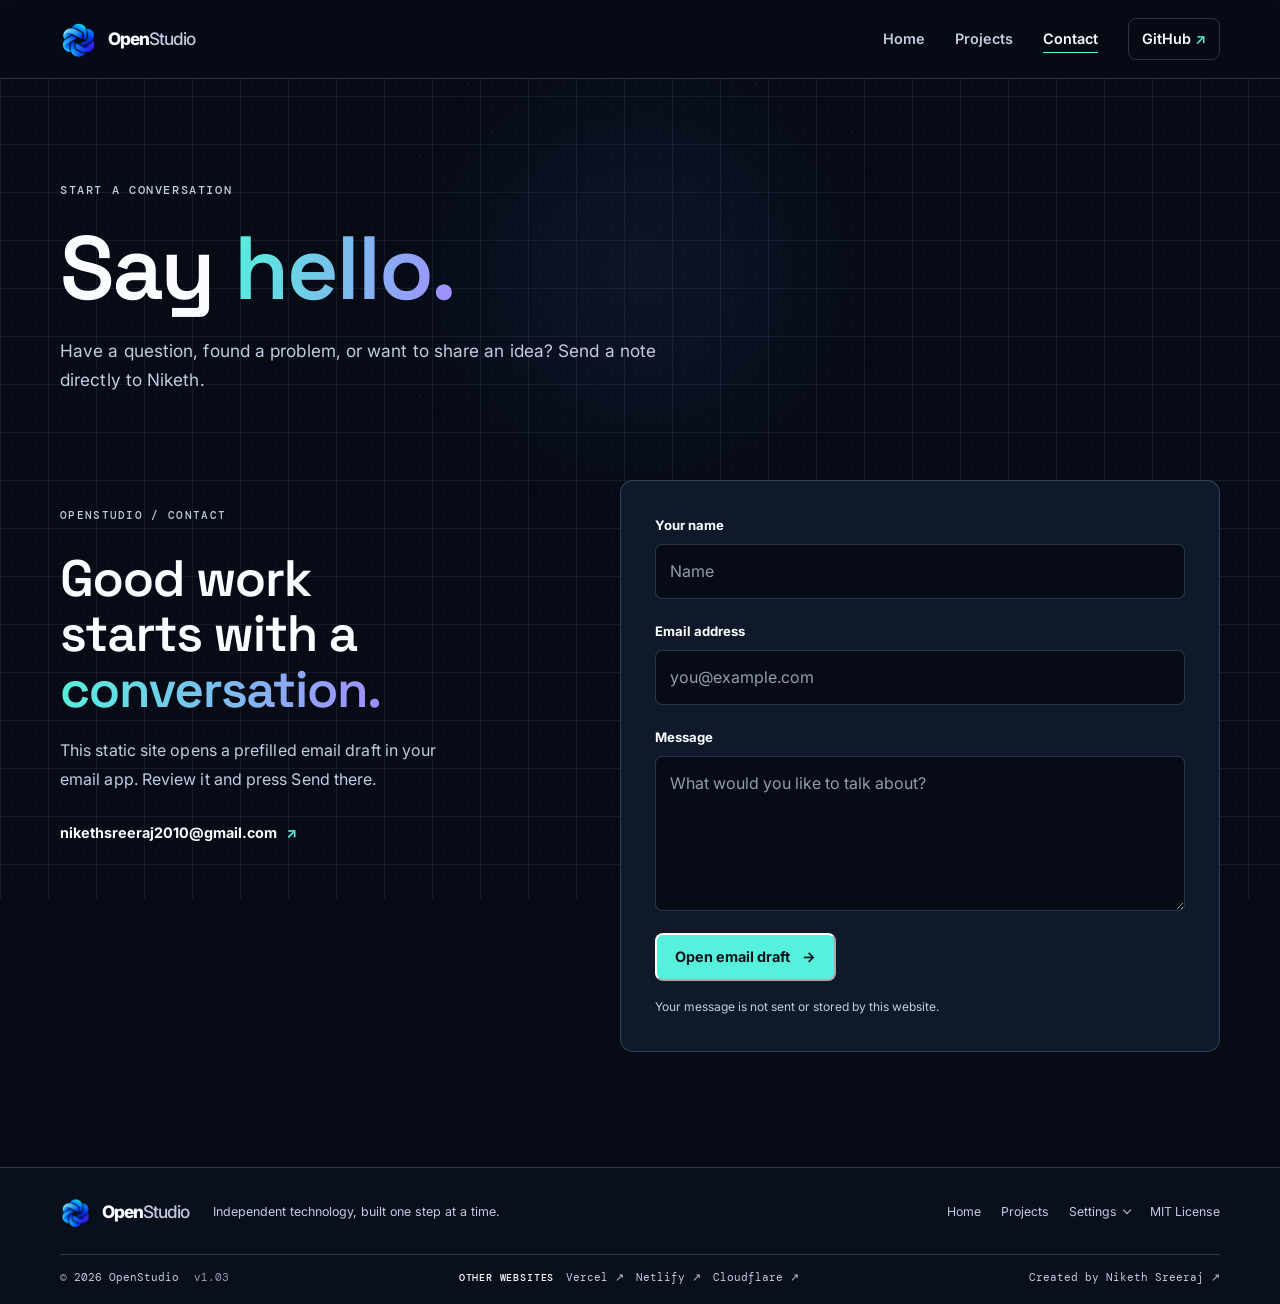
==== commit 4f427689: "Complete Redesign $ rename OpenLabs to OpenStudio" ====
--- a/contact.html
+++ b/contact.html
@@ -1 +1,5 @@
-﻿<!doctype html><html lang="en"><head><meta charset="utf-8"><script>try{if(localStorage.getItem("openlabs-theme")==="light")document.documentElement.dataset.theme="light";}catch(error){}</script><meta name="viewport" content="width=device-width,initial-scale=1"><meta name="theme-color" content="#07111f"><meta name="description" content="Get in touch with Openlabs, share an idea, or report a problem."><title>Contact — Openlabs</title><link rel="stylesheet" href="styles.css"><script defer src="app.js"></script></head><body><a class="skip" href="#main">Skip to content</a><header class="top"><div class="wrap nav"><a class="brand" href="index.html"><img class="brand-logo" src="assets/openlabs-logo.jpg" alt=""><span>openlabs<span class="dot">.</span></span></a><div class="nav-tools"><button class="menu" data-menu aria-expanded="false" type="button" aria-label="Open navigation"><span aria-hidden="true">&#9776;</span></button></div><nav data-nav><a href="index.html">Home</a><a href="projects.html">Projects</a><a aria-current="page" href="contact.html">Contact</a><a class="nav-cta" href="https://github.com/OpenLabs-web/openlabs-web.github.io" target="_blank" rel="noreferrer">GitHub ↗</a></nav></div></header><main id="main"><section class="page-hero wrap"><span class="pill"><i></i>START A CONVERSATION</span><h1>Good ideas start <span class="gradient">somewhere.</span></h1><p class="lead">Got a suggestion, found a bug, or want to follow what we're building? The project repository is the most reliable contact point for now.</p></section><section class="section wrap"><div class="contact-grid"><article class="panel"><h2>Reach Openlabs</h2><p class="muted">A dedicated contact service can be added once the site's backend is ready.</p><div class="row"><small>PROJECT & CODE</small><a class="link" href="https://github.com/OpenLabs-web/openlabs-web.github.io" target="_blank" rel="noreferrer">GitHub repository ↗</a></div><div class="row"><small>BUG REPORTS & IDEAS</small><a class="link" href="https://github.com/OpenLabs-web/openlabs-web.github.io/issues/new/choose" target="_blank" rel="noreferrer">Open an issue ↗</a></div><div class="row"><small>WEBSITE VERSION</small><b class="version">v1.01a</b></div></article><article class="panel"><h2>Draft a message</h2><p class="muted">This opens your email app with a message addressed to Openlabs. Review it and press Send there.</p><form data-demo-form><label for="name">Your name</label><input id="name" name="name" autocomplete="name" placeholder="Your name" required><label for="email">Email address</label><input id="email" name="email" type="email" autocomplete="email" placeholder="you@example.com" required><label for="message">Your message</label><textarea id="message" name="message" placeholder="Tell us what's on your mind…" required></textarea><button class="button primary" type="submit">Open email draft →</button><p data-form-message class="muted" role="status" hidden></p></form></article></div></section></main><footer><div class="wrap foot"><a class="brand" href="index.html"><img class="brand-logo" src="assets/openlabs-logo.jpg" alt=""><span>openlabs<span class="dot">.</span></span></a><span>Website <b class="version">v1.01a</b></span><span class="creator-credit">Created by <a href="https://github.com/NikethSreeraj" target="_blank" rel="noreferrer"><strong>Niketh Sreeraj</strong></a></span><div class="footer-links"><a href="index.html">Home</a><a href="projects.html">Projects</a><details class="settings"><summary aria-label="Open settings">Settings</summary><div class="settings-panel"><p>Appearance</p><button class="theme-toggle" data-theme-toggle type="button" aria-label="Switch to light theme" aria-pressed="false"><span aria-hidden="true" data-theme-icon>&#9728;</span><span data-theme-label>Use light theme</span></button></div></details><a href="LICENSE">MIT License</a></div><span>© <span data-year></span> Openlabs</span></div></footer></body></html>+﻿<!doctype html>
+<html lang="en"><head><meta charset="utf-8"><meta name="viewport" content="width=device-width, initial-scale=1"><meta name="theme-color" content="#080b12"><meta name="description" content="Contact the OpenStudio project or send a message to Niketh Sreeraj."><title>Contact — OpenStudio</title><script>try{if(localStorage.getItem("openstudio-theme")==="light")document.documentElement.dataset.theme="light";}catch(error){}</script><link rel="icon" href="assets/openstudio-logo.png" type="image/png"><link rel="stylesheet" href="styles.css"><script defer src="app.js"></script></head>
+<body><a class="skip-link" href="#main">Skip to content</a><header class="site-header"><div class="container nav-wrap"><a class="brand" href="index.html" aria-label="OpenStudio home"><img src="assets/openstudio-logo.png" alt=""><span>Open<span>Studio</span></span></a><button class="menu-button" type="button" data-menu aria-expanded="false" aria-controls="site-nav"><span class="menu-icon" aria-hidden="true"></span><span class="sr-only">Open navigation</span></button><nav id="site-nav" class="nav-links" data-nav aria-label="Main navigation"><a href="index.html">Home</a><a href="projects.html">Projects</a><a aria-current="page" href="contact.html">Contact</a><a class="nav-github" href="https://github.com/OpenLabs-web/openlabs-web.github.io" target="_blank" rel="noreferrer">GitHub <span aria-hidden="true">↗</span></a></nav></div></header>
+<main id="main"><section class="page-intro container"><p class="eyebrow reveal">START A CONVERSATION</p><h1 class="reveal">Say <span class="gradient-text">hello.</span></h1><p class="intro-copy reveal">Have a question, found a problem, or want to share an idea? Send a note directly to Niketh.</p></section><section class="container contact-layout"><aside class="contact-aside reveal"><span class="contact-index">OPENSTUDIO / CONTACT</span><h2>Good work<br>starts with a<br><span class="gradient-text">conversation.</span></h2><p>This static site opens a prefilled email draft in your email app. Review it and press Send there.</p><a class="text-link" href="mailto:nikethsreeraj2010@gmail.com">nikethsreeraj2010@gmail.com <span aria-hidden="true">↗</span></a></aside><form class="contact-form reveal" data-demo-form><label for="name">Your name</label><input id="name" name="name" autocomplete="name" placeholder="Name" required><label for="email">Email address</label><input id="email" name="email" type="email" autocomplete="email" placeholder="you@example.com" required><label for="message">Message</label><textarea id="message" name="message" placeholder="What would you like to talk about?" required></textarea><button class="button button-primary" type="submit">Open email draft <span aria-hidden="true">→</span></button><p class="form-note" role="status">Your message is not sent or stored by this website.</p></form></section></main>
+<footer class="site-footer"><div class="container footer-top"><a class="brand footer-brand" href="index.html"><img src="assets/openstudio-logo.png" alt=""><span>Open<span>Studio</span></span></a><p>Independent technology, built one step at a time.</p><div class="footer-actions"><a href="index.html">Home</a><a href="projects.html">Projects</a><details class="settings"><summary>Settings</summary><div class="settings-panel"><p>Appearance</p><button class="theme-toggle" type="button" data-theme-toggle><span class="theme-swatch" aria-hidden="true"></span><span data-theme-label>Switch to light theme</span></button></div></details><a href="LICENSE">MIT License</a></div></div><div class="container footer-bottom"><span>© <span data-year></span> OpenStudio <span class="version">v1.03</span></span><div class="other-sites"><span class="other-sites-label">Other websites</span><a href="https://openstudio-labsgithubio.vercel.app/" target="_blank" rel="noopener noreferrer">Vercel <span aria-hidden="true">↗</span></a><a href="https://openstudio-labs.netlify.app/" target="_blank" rel="noopener noreferrer">Netlify <span aria-hidden="true">↗</span></a><a href="https://openstudio-labs.nikethsreeraj2010.workers.dev/" target="_blank" rel="noopener noreferrer">Cloudflare <span aria-hidden="true">↗</span></a></div><a href="https://github.com/NikethSreeraj" target="_blank" rel="noreferrer">Created by Niketh Sreeraj <span aria-hidden="true">↗</span></a></div></footer></body></html>
--- a/styles.css
+++ b/styles.css
@@ -1,73 +1,79 @@
-@import url('https://fonts.googleapis.com/css2?family=DM+Sans:wght@400;500;600;700&family=Space+Grotesk:wght@400;500;600;700&display=swap');
-:root{color-scheme:dark;--bg:#07111f;--panel:#0d1a2c;--text:#f3f7ff;--muted:#a0aec2;--line:rgba(174,197,229,.15);--blue:#3295ff;--cyan:#67e8f9;--max:1160px;--ease:cubic-bezier(.2,.75,.25,1);--surface:linear-gradient(150deg,rgba(17,34,56,.88),rgba(10,23,39,.95));--header:rgba(7,17,31,.9);--field:#081424}
-:root[data-theme="light"]{color-scheme:light;--bg:#f4f8ff;--panel:#fff;--text:#122033;--muted:#53647b;--line:rgba(25,55,92,.16);--surface:linear-gradient(150deg,#fff,#eef4fc);--header:rgba(244,248,255,.9);--field:#f7faff}
-:root[data-theme="light"] body{color:var(--text);background:radial-gradient(ellipse at 82% -8%,rgba(35,109,225,.13),transparent 37%),var(--bg)}
-:root[data-theme="light"] body:before{opacity:.35;background-image:linear-gradient(rgba(19,48,82,.045) 1px,transparent 1px),linear-gradient(90deg,rgba(19,48,82,.045) 1px,transparent 1px)}
-:root[data-theme="light"] .top{background:var(--header)}
-:root[data-theme="light"] .nav nav{color:#53647b}
-:root[data-theme="light"] .nav nav a:hover,:root[data-theme="light"] .nav nav a[aria-current=page]{color:#122033}
-:root[data-theme="light"] .nav .nav-cta{color:#122033}
-:root[data-theme="light"] .secondary{color:#23354d;background:#ffffff99}
-:root[data-theme="light"] .card,:root[data-theme="light"] .panel{background:var(--surface)}
-:root[data-theme="light"] .float{background:rgba(255,255,255,.94);color:#53647b}
-:root[data-theme="light"] .float b{color:#122033}
-:root[data-theme="light"] .float span{color:#53647b}
-:root[data-theme="light"] .nav nav{background:#f4f8ff} :root[data-theme="light"] .nav nav a{border-color:var(--line)} :root[data-theme="light"] .top{box-shadow:0 6px 20px #1c3b5b0a} :root[data-theme="light"] .card:hover{box-shadow:0 18px 42px #20385516} :root[data-theme="light"] .banner{background:linear-gradient(105deg,#d7f5ff,#e4e3ff)}
-:root[data-theme="light"] input,:root[data-theme="light"] textarea{background:var(--field);color:var(--text)}
-:root[data-theme="light"] label{color:#23354d}
-:root[data-theme="light"] footer{color:#53647b}
-:root[data-theme="light"] .version{color:#53647b}
-*{box-sizing:border-box}html{scroll-behavior:smooth;scroll-padding-top:90px}body{margin:0;background:radial-gradient(ellipse at 82% -8%,rgba(35,109,225,.17),transparent 37%),var(--bg);color:var(--text);font:16px/1.65 'DM Sans',sans-serif}body:before{content:"";position:fixed;inset:0;pointer-events:none;z-index:-1;opacity:.2;background-image:linear-gradient(rgba(255,255,255,.018) 1px,transparent 1px),linear-gradient(90deg,rgba(255,255,255,.018) 1px,transparent 1px);background-size:52px 52px}
-a{color:inherit;text-decoration:none}button,input,textarea{font:inherit}.wrap{width:min(calc(100% - 40px),var(--max));margin-inline:auto}.skip{position:fixed;left:16px;top:12px;z-index:99;padding:10px 14px;border:1px solid var(--line);border-radius:10px;background:#fff;color:#07111f;transform:translateY(-160%);transition:transform .2s}.skip:focus{transform:translateY(0)}:focus-visible{outline:3px solid #7ce7fa;outline-offset:4px;border-radius:5px}
-.top{position:sticky;top:0;z-index:20;background:var(--header);backdrop-filter:blur(18px);border-bottom:1px solid var(--line)}.nav{min-height:76px;display:flex;align-items:center;justify-content:space-between;gap:18px}.nav-tools{display:flex;align-items:center;gap:10px;flex-shrink:0}.brand{display:inline-flex;align-items:center;gap:11px;font:700 1.2rem 'Space Grotesk',sans-serif;letter-spacing:-.04em;white-space:nowrap}.brand-logo{width:39px;height:39px;display:block;object-fit:cover;border-radius:10px}.dot{color:#82dcff}.nav nav{display:flex;align-items:center;gap:26px;color:#b9c5d7;font-size:.94rem;min-width:0}.nav nav a:hover,.nav nav a[aria-current=page]{color:white}.nav nav a[aria-current=page]:not(.nav-cta){text-decoration:underline;text-decoration-color:#70dafa;text-underline-offset:8px;text-decoration-thickness:2px}.nav .nav-cta:hover{background:#ffffff0b;border-color:#78dfff55}.nav .nav-cta{border:1px solid var(--line);border-radius:12px;padding:9px 14px;color:#eff6ff}.menu{display:none;border:1px solid var(--line);background:var(--panel);color:var(--text);border-radius:12px;padding:8px 12px}.theme-toggle{display:inline-flex;align-items:center;justify-content:center;gap:7px;min-height:40px;padding:0 12px;border:1px solid var(--line);border-radius:12px;background:var(--panel);color:var(--text);font-size:.84rem;font-weight:700;cursor:pointer;transition:transform .2s var(--ease),border-color .2s var(--ease)}.theme-toggle:hover{transform:translateY(-2px);border-color:#70cfff88}.theme-toggle [data-theme-icon]{font-size:1rem}
-.hero{display:grid;grid-template-columns:minmax(0,1.1fr) minmax(300px,.9fr);align-items:center;gap:clamp(28px,5vw,64px);padding-top:clamp(58px,8vw,96px);padding-bottom:68px;position:relative;overflow:hidden}.pill{display:inline-flex;align-items:center;gap:9px;padding:7px 12px;border:1px solid rgba(115,205,255,.23);background:rgba(66,160,255,.07);border-radius:99px;color:#a8e6ff;font-size:.78rem;font-weight:700;letter-spacing:.07em}.pill i{width:7px;height:7px;border-radius:50%;background:#65e7c1;box-shadow:0 0 12px #65e7c1}
-h1,h2,h3{font-family:'Space Grotesk',sans-serif;letter-spacing:-.045em;line-height:1.13;margin-top:0}h1{font-size:clamp(3.2rem,7.5vw,5.8rem);margin:22px 0}.gradient{background:linear-gradient(100deg,#a5f3fc 3%,#60a5fa 52%,#a5a0ff);-webkit-background-clip:text;background-clip:text;color:transparent}.lead{max-width:620px;color:#adbbce;font-size:1.1rem;line-height:1.85}.actions{display:flex;flex-wrap:wrap;gap:12px;margin:28px 0 20px}.button{display:inline-flex;align-items:center;justify-content:center;gap:9px;min-height:46px;padding:0 18px;border:1px solid transparent;border-radius:13px;font-weight:700;font-size:.94rem;cursor:pointer;transition:transform .2s}.button:hover{transform:translateY(-2px)}.button:focus-visible,.menu:focus-visible,.theme-toggle:focus-visible{outline:3px solid #7ce7fa;outline-offset:4px}.primary{color:#061426;background:linear-gradient(105deg,#79e8f7,#4a9bff 60%,#8b7cff);box-shadow:0 8px 28px rgba(47,135,255,.16)}.secondary{background:rgba(255,255,255,.035);border-color:var(--line);color:#e6edf8}.subtle{font-size:.84rem;color:#778aa4}
-.visual{min-height:clamp(300px,34vw,420px);display:grid;place-items:center;position:relative}.orbit{position:absolute;width:min(100%,390px);aspect-ratio:1;border:1px solid rgba(126,180,255,.18);border-radius:50%;transform:rotate(-20deg)}.orbit:before,.orbit:after{content:"";position:absolute;border:1px solid rgba(126,180,255,.12);border-radius:50%;inset:35px;transform:rotate(40deg)}.orbit:after{inset:75px;transform:rotate(-55deg)}.logo-box{width:210px;height:210px;display:grid;place-items:center;position:relative;border-radius:58px;background:linear-gradient(145deg,rgba(100,212,255,.18),rgba(69,96,255,.13));border:1px solid rgba(146,197,255,.28);box-shadow:0 0 100px rgba(37,124,255,.23),inset 0 1px rgba(255,255,255,.1);transform:rotate(-8deg)}.hero-logo{width:158px;height:158px;display:block;object-fit:cover;border:1px solid #b4efff66;border-radius:30px;transform:rotate(8deg);box-shadow:0 12px 45px #087aff55}.float{position:absolute;background:rgba(13,26,44,.92);border:1px solid var(--line);box-shadow:0 16px 40px #0003;padding:13px 16px;border-radius:15px;font-size:.82rem;color:#c8d6e9}.float b,.float span{display:block}.float b{color:white;font-size:.94rem}.f1{top:35px;left:-5px}.f2{bottom:28px;right:-4px}
-.section{padding:65px 0}.heading{display:flex;align-items:end;justify-content:space-between;gap:25px;margin-bottom:27px}.kicker{color:#86dfff;font-size:.78rem;text-transform:uppercase;letter-spacing:.12em;font-weight:700;margin:0 0 12px}h2{font-size:clamp(2rem,4vw,3.15rem);margin:0 0 12px}.muted{color:var(--muted);max-width:640px;margin:0}.link{display:inline-flex;color:#a6e6ff;font-weight:700;white-space:nowrap}.cards{display:grid;grid-template-columns:repeat(3,1fr);gap:16px}.card{padding:25px;border-radius:21px;border:1px solid var(--line);background:var(--surface);min-height:215px;transition:transform .2s,border-color .2s,box-shadow .2s}.card:hover{transform:translateY(-4px);border-color:#6fc7ff66;box-shadow:0 18px 42px #0002}.icon{width:46px;height:46px;display:grid;place-items:center;border-radius:14px;background:#489bff1f;border:1px solid #70c0ff30;font-size:1.25rem;margin-bottom:18px}.card h3{font-size:1.35rem;margin-bottom:10px}.card p{color:var(--muted);font-size:.94rem;margin-bottom:18px}.card .link{font-size:.9rem}.banner{padding:28px;border:1px solid #6ec2ff33;border-radius:21px;background:linear-gradient(105deg,#1c6bb422,#574fd01f);display:flex;align-items:center;justify-content:space-between;gap:25px}.banner h2{font-size:clamp(1.6rem,3vw,2.2rem)}.banner p{margin-bottom:0}.values{display:grid;grid-template-columns:repeat(3,1fr);gap:18px;margin-top:26px}.values article{border-top:1px solid var(--line);padding:22px 12px 0 0}.values span,.status{font-size:.76rem;color:#75d7fa;font-weight:700;letter-spacing:.1em}.values h3{margin:11px 0;font-size:1.2rem}.values p{color:var(--muted);font-size:.93rem}.page-hero{padding-top:74px;padding-bottom:34px}.page-hero h1{font-size:clamp(2.9rem,6vw,4.8rem);margin:20px 0}.page-hero .lead{max-width:720px}.tall{min-height:270px;display:flex;flex-direction:column}.tall .status{margin:0 0 16px}.tall .link{margin-top:auto;padding-top:12px}.contact-grid{display:grid;grid-template-columns:.85fr 1.15fr;gap:20px}.panel{padding:28px;border:1px solid var(--line);border-radius:21px;background:var(--panel)}.panel h2{font-size:1.55rem}.row{padding:17px 0;border-top:1px solid var(--line)}.row small{display:block;color:var(--muted);margin-bottom:6px}label{display:block;color:#dce7f7;font-weight:600;font-size:.9rem;margin:14px 0 7px}input,textarea{width:100%;border:1px solid #acc4e533;background:var(--field);border-radius:11px;padding:13px 14px;color:var(--text);outline:none}input:focus,textarea:focus{border-color:#63bdff;box-shadow:0 0 0 3px #4c9eff1f}textarea{min-height:130px;resize:vertical}.version{display:inline-flex;padding:3px 8px;border:1px solid var(--line);border-radius:7px;color:#9aadc5;font-size:.76rem}footer{border-top:1px solid var(--line);padding:27px 0 32px;color:#8495ac;font-size:.84rem}.foot{display:flex;align-items:center;justify-content:space-between;gap:18px;flex-wrap:wrap}.foot>div{display:flex;gap:17px}.foot a:hover{color:#fff}.link,.foot a,.nav nav a{transition:color .2s var(--ease)}.card,.panel,.banner,.top{transition:background-color .25s var(--ease),border-color .25s var(--ease),box-shadow .25s var(--ease)}.nav-tools{display:flex;align-items:center;gap:10px;flex-shrink:0}[hidden]{display:none!important}
-@media(min-width:901px){.hero-copy{animation:rise-in .7s var(--ease) both}.visual{animation:fade-in .9s var(--ease) .08s both}}
-@media(max-width:1024px){.nav nav{gap:18px}.hero{grid-template-columns:minmax(0,1.05fr) minmax(280px,.95fr);gap:26px}.visual{min-height:310px}.logo-box{width:185px;height:185px;border-radius:50px}.hero-logo{width:140px;height:140px;border-radius:27px}.cards{gap:14px}.card{padding:22px}}
-@media(max-width:900px){.hero{grid-template-columns:minmax(0,1.05fr) minmax(260px,.95fr);gap:24px;padding-top:65px}.visual{min-height:320px}.orbit{width:310px}.logo-box{width:175px;height:175px;border-radius:48px}.hero-logo{width:132px;height:132px;border-radius:25px}.f1{left:9%}.f2{right:8%}.cards{grid-template-columns:repeat(2,1fr)}.contact-grid{grid-template-columns:1fr}}
-@media(max-width:700px){.hero{grid-template-columns:1fr;gap:10px}.visual{min-height:290px}.cards{grid-template-columns:1fr}.values{grid-template-columns:1fr}}
+﻿@import url('https://fonts.googleapis.com/css2?family=DM+Mono:wght@400;500&family=Inter:wght@400;500;600;700;800&family=Manrope:wght@400;500;600;700;800&family=Space+Grotesk:wght@500;600;700&display=swap');
+:root{color-scheme:dark;--bg:#080b12;--surface:#10151f;--surface-2:#141c29;--text:#f4f6fb;--muted:#9ba6b8;--line:rgba(164,184,214,.16);--accent:#a7f3ef;--accent-2:#88aaff;--ink:#0b141b;--max:1160px;--ease:cubic-bezier(.2,.75,.25,1);--header:rgba(8,11,18,.84)}
+:root[data-theme="light"]{color-scheme:light;--bg:#f5f7fa;--surface:#fff;--surface-2:#edf1f6;--text:#111927;--muted:#48566a;--line:rgba(31,52,78,.16);--accent:#087c83;--accent-2:#405ac2;--ink:#fff;--header:rgba(245,247,250,.88)}
+*{box-sizing:border-box}html{scroll-behavior:smooth;scroll-padding-top:90px}body{margin:0;background:var(--bg);color:var(--text);font:400 16px/1.65 'Manrope',sans-serif;transition:background-color .25s,color .25s}body:before{content:"";position:fixed;inset:0;z-index:-1;pointer-events:none;opacity:.28;background-image:radial-gradient(rgba(157,185,230,.22) .7px,transparent .7px);background-size:24px 24px}a{color:inherit;text-decoration:none}button,input,textarea{font:inherit}button,a{-webkit-tap-highlight-color:transparent}.container{width:min(calc(100% - 48px),var(--max));margin-inline:auto}.sr-only{position:absolute;width:1px;height:1px;padding:0;margin:-1px;overflow:hidden;clip:rect(0,0,0,0);white-space:nowrap;border:0}.skip-link{position:fixed;z-index:100;top:12px;left:12px;padding:10px 14px;background:var(--text);color:var(--bg);border-radius:9px;transform:translateY(-160%)}.skip-link:focus{transform:translateY(0)}:focus-visible{outline:3px solid var(--accent);outline-offset:4px;border-radius:4px}
+.site-header{position:sticky;top:0;z-index:50;background:var(--header);backdrop-filter:blur(18px);border-bottom:1px solid var(--line)}.nav-wrap{min-height:78px;display:flex;align-items:center;justify-content:space-between;gap:28px}.brand{display:inline-flex;align-items:center;gap:11px;font-size:1.08rem;font-weight:800;letter-spacing:-.06em;white-space:nowrap}.brand img{width:37px;height:37px}.brand>span>span{font-weight:500;color:var(--muted)}.nav-links{display:flex;align-items:center;gap:30px;color:var(--muted);font-size:.9rem;font-weight:600}.nav-links a{transition:color .2s}.nav-links a:hover,.nav-links a[aria-current=page]{color:var(--text)}.nav-links a[aria-current=page]{text-decoration:underline;text-decoration-color:var(--accent);text-underline-offset:8px}.nav-github{border:1px solid var(--line);padding:8px 13px;border-radius:8px;color:var(--text)}.nav-github span{color:var(--accent)}.menu-button{display:none;width:42px;height:42px;align-items:center;justify-content:center;border:1px solid var(--line);border-radius:10px;background:var(--surface);color:var(--text);cursor:pointer}.menu-icon,.menu-icon:before,.menu-icon:after{width:17px;height:1.5px;background:currentColor;display:block;position:relative;transition:transform .2s}.menu-icon:before,.menu-icon:after{content:"";position:absolute;left:0}.menu-icon:before{top:-5px}.menu-icon:after{top:5px}
+.hero{min-height:610px;display:grid;grid-template-columns:1.1fr .9fr;align-items:center;gap:60px;padding-top:68px;padding-bottom:74px}.eyebrow{margin:0 0 18px;color:var(--muted);font:500 .72rem/1.3 'DM Mono',monospace;letter-spacing:.14em;text-transform:uppercase}.hero .eyebrow{display:flex;align-items:center;gap:10px}.pulse,.status>span,.caption-dot{display:inline-block;width:7px;height:7px;border-radius:50%;background:var(--accent);box-shadow:0 0 16px color-mix(in srgb,var(--accent),transparent 30%)}h1,h2,h3,p{margin-top:0}h1,h2,h3{letter-spacing:-.055em;line-height:1.08}h1{font-size:clamp(3.6rem,7.5vw,6.8rem);font-weight:600;margin-bottom:24px}.gradient-text{color:var(--accent)}.hero-intro{max-width:570px;color:var(--muted);font-size:1.08rem;line-height:1.85}.hero-actions{display:flex;align-items:center;gap:25px;margin-top:30px}.button{display:inline-flex;align-items:center;justify-content:center;gap:12px;min-height:48px;padding:0 18px;border-radius:8px;font-size:.9rem;font-weight:700;transition:transform .2s,background .2s}.button:hover{transform:translateY(-2px)}.button-primary{background:var(--accent);color:var(--ink)}.button-primary:hover{background:#c0fbf7}.text-link{display:inline-flex;align-items:center;gap:9px;font-weight:700;font-size:.9rem}.text-link span{color:var(--accent);transition:transform .2s}.text-link:hover span{transform:translateX(4px)}.hero-note{display:flex;align-items:center;gap:9px;margin-top:42px;color:var(--muted);font-size:.79rem}.hero-note a{color:var(--text)}.note-line{width:27px;height:1px;background:var(--line)}
+.hero-art{height:430px;display:grid;place-items:center;position:relative;isolation:isolate}.art-grid{position:absolute;inset:35px;background-image:linear-gradient(rgba(155,181,223,.09) 1px,transparent 1px),linear-gradient(90deg,rgba(155,181,223,.09) 1px,transparent 1px);background-size:34px 34px;mask-image:radial-gradient(ellipse,black 12%,transparent 70%);-webkit-mask-image:radial-gradient(ellipse,black 12%,transparent 70%)}.brand-emblem{width:180px;height:180px;display:grid;place-items:center;border:1px solid var(--line);border-radius:50%;background:linear-gradient(145deg,var(--surface-2),var(--surface));box-shadow:0 0 90px rgba(80,150,210,.13),inset 0 1px rgba(255,255,255,.07);animation:emblem-float 6s ease-in-out infinite}.brand-emblem img{width:110px;height:110px;filter:drop-shadow(0 10px 28px rgba(90,160,255,.28))}.orbit{position:absolute;border:1px solid var(--line);border-radius:50%;transform:rotate(-25deg)}.orbit-one{width:340px;height:240px}.orbit-two{width:270px;height:370px;transform:rotate(58deg);border-color:rgba(137,166,212,.1)}.orbit-dot{position:absolute;width:9px;height:9px;border-radius:50%;background:var(--accent);box-shadow:0 0 20px var(--accent)}.dot-one{top:81px;right:92px}.dot-two{bottom:87px;left:92px;width:5px;height:5px;background:var(--accent-2)}.art-caption{position:absolute;bottom:12px;right:3%;display:flex;align-items:center;gap:9px;padding:10px 13px;border:1px solid var(--line);border-radius:8px;background:var(--surface);color:var(--muted);font:400 .68rem 'DM Mono',monospace;letter-spacing:.05em;text-transform:uppercase}.caption-dot{width:6px;height:6px}
+.section{padding-top:68px;padding-bottom:90px}.section-heading{display:flex;align-items:end;justify-content:space-between;gap:25px;margin-bottom:24px}.section-heading .eyebrow{margin-bottom:12px}.section-heading h2,.manifesto h2,.contact-aside h2{font-size:clamp(2rem,4vw,3.4rem);font-weight:600;margin-bottom:0}.project-feature{display:grid;grid-template-columns:1fr 1fr;min-height:345px;border:1px solid var(--line);border-radius:14px;background:linear-gradient(120deg,var(--surface),color-mix(in srgb,var(--surface),var(--accent-2) 6%));overflow:hidden}.project-visual{position:relative;display:grid;place-items:center;min-height:300px;overflow:hidden;background:radial-gradient(ellipse at center,color-mix(in srgb,var(--accent-2),transparent 89%),transparent 65%)}.project-visual>img{width:104px;height:104px;position:relative;z-index:2;filter:drop-shadow(0 0 40px rgba(99,150,255,.26));animation:emblem-float 6s ease-in-out infinite}.visual-orbit{position:absolute;width:230px;height:130px;border:1px solid var(--line);border-radius:50%;transform:rotate(-30deg)}.visual-orbit-small{width:190px;height:260px;transform:rotate(32deg);border-color:rgba(137,166,212,.1)}.project-tag{position:absolute;bottom:21px;left:24px;color:var(--muted);font:400 .64rem 'DM Mono',monospace;letter-spacing:.1em}.project-copy{align-self:center;padding:45px 48px}.status{display:flex;align-items:center;gap:9px;color:var(--muted);font:500 .7rem 'DM Mono',monospace;letter-spacing:.12em}.status>span{width:6px;height:6px}.project-copy h3,.project-copy h2{display:flex;align-items:center;gap:12px;font-size:clamp(2rem,3.5vw,3rem);font-weight:600;margin:22px 0 14px}.beta{padding:6px 9px;border:1px solid var(--line);border-radius:5px;color:var(--muted);font:500 .63rem 'DM Mono',monospace;letter-spacing:.08em;text-transform:uppercase}.project-copy>p:not(.status){max-width:440px;margin-bottom:25px;color:var(--muted);line-height:1.8}.page-intro{padding-top:105px;padding-bottom:50px}.page-intro .eyebrow{margin-bottom:20px}.page-intro h1{font-size:clamp(3rem,7vw,5.7rem);margin:0 0 18px}.intro-copy{max-width:600px;color:var(--muted);font-size:1.08rem}.projects-list{padding-bottom:45px}.project-page-card{scroll-margin-top:100px}.small-note{padding-top:5px;padding-bottom:90px;color:var(--muted)}.small-note p:last-child{max-width:570px}
+.contact-layout{display:grid;grid-template-columns:.85fr 1.15fr;gap:10%;padding-top:18px;padding-bottom:115px}.contact-aside{padding:20px 0}.contact-index{color:var(--muted);font:500 .68rem 'DM Mono',monospace;letter-spacing:.12em}.contact-aside h2{margin:25px 0 19px;font-size:clamp(2.2rem,4vw,3.6rem)}.contact-aside>p{max-width:390px;color:var(--muted);line-height:1.8}.contact-aside .text-link{margin-top:12px}.contact-form{padding:34px;border:1px solid var(--line);border-radius:13px;background:var(--surface)}.contact-form label{display:block;margin:0 0 8px;font-size:.82rem;font-weight:700}.contact-form input,.contact-form textarea{display:block;width:100%;margin:0 0 22px;padding:13px 14px;border:1px solid var(--line);border-radius:7px;background:var(--bg);color:var(--text);font:inherit;outline:none}.contact-form input:focus,.contact-form textarea:focus{border-color:var(--accent);box-shadow:0 0 0 3px color-mix(in srgb,var(--accent),transparent 85%)}.contact-form textarea{min-height:155px;resize:vertical}.contact-form input::placeholder,.contact-form textarea::placeholder{color:var(--muted);opacity:.75}.form-note{margin:16px 0 0;color:var(--muted);font-size:.75rem}
+.site-footer{border-top:1px solid var(--line);background:color-mix(in srgb,var(--bg),var(--surface) 30%)}.footer-top{display:grid;grid-template-columns:auto 1fr auto;align-items:center;gap:24px;padding-top:29px;padding-bottom:26px}.footer-brand img{width:31px;height:31px}.footer-top>p{margin:0;color:var(--muted);font-size:.78rem}.footer-actions{display:flex;align-items:center;gap:20px;color:var(--muted);font-size:.77rem}.footer-actions>a:hover,.footer-bottom>a:hover{color:var(--text)}.settings{position:relative}.settings summary{cursor:pointer;list-style:none}.settings summary::-webkit-details-marker{display:none}.settings summary:after{content:"";display:inline-block;width:5px;height:5px;margin:0 0 3px 7px;border-right:1px solid currentColor;border-bottom:1px solid currentColor;transform:rotate(45deg)}.settings-panel{position:absolute;right:0;bottom:calc(100% + 14px);z-index:10;width:220px;padding:15px;border:1px solid var(--line);border-radius:10px;background:var(--surface);box-shadow:0 15px 50px #0004;animation:rise-in .18s var(--ease)}.settings-panel p{margin:0 0 10px;color:var(--muted);font:500 .65rem 'DM Mono',monospace;letter-spacing:.12em;text-transform:uppercase}.theme-toggle{display:flex;align-items:center;gap:10px;width:100%;padding:9px 10px;border:1px solid var(--line);border-radius:7px;background:var(--bg);color:var(--text);text-align:left;font-size:.78rem;font-weight:600;cursor:pointer}.theme-swatch{width:12px;height:12px;border-radius:50%;background:linear-gradient(135deg,var(--accent),var(--accent-2))}.footer-bottom{display:flex;justify-content:space-between;gap:15px;padding-top:15px;padding-bottom:20px;border-top:1px solid var(--line);color:var(--muted);font:400 .67rem 'DM Mono',monospace}.version{margin-left:8px;opacity:.75}.reveal{animation:rise-in .7s var(--ease) both}.hero-copy{animation-delay:.05s}.hero-art{animation-delay:.17s}
+@keyframes rise-in{from{opacity:0;transform:translateY(16px)}to{opacity:1;transform:translateY(0)}}@keyframes emblem-float{0%,100%{transform:translateY(0)}50%{transform:translateY(-8px)}}
+@media(max-width:900px){.hero{min-height:560px;gap:25px}.hero-art{height:350px}.orbit-one{width:290px;height:205px}.orbit-two{height:310px}.brand-emblem{width:150px;height:150px}.brand-emblem img{width:94px;height:94px}.footer-top{grid-template-columns:auto 1fr}.footer-actions{grid-column:1/-1;justify-content:flex-start}.contact-layout{gap:6%}}
+@media(max-width:680px){.container{width:min(calc(100% - 36px),var(--max))}.nav-wrap{min-height:68px}.menu-button{display:flex}.nav-links{display:none;position:absolute;top:68px;left:0;right:0;padding:10px 18px 17px;border-bottom:1px solid var(--line);background:var(--bg);flex-direction:column;align-items:stretch;gap:0}.nav-links.open{display:flex}.nav-links a{padding:12px 4px;border-bottom:1px solid var(--line)}.nav-links .nav-github{margin-top:9px;padding:10px;border:0}.nav-links[aria-hidden="true"]{visibility:hidden}.menu-button[aria-expanded="true"] .menu-icon{background:transparent}.menu-button[aria-expanded="true"] .menu-icon:before{top:0;transform:rotate(45deg)}.menu-button[aria-expanded="true"] .menu-icon:after{top:0;transform:rotate(-45deg)}.hero{grid-template-columns:1fr;gap:0;padding-top:64px;padding-bottom:48px}.hero-copy{position:relative;z-index:2}.hero h1{font-size:clamp(3.4rem,14vw,5.4rem)}.hero-intro{font-size:1rem}.hero-note{margin-top:28px}.hero-art{height:290px;margin-top:12px}.art-grid{inset:15px}.orbit-one{width:min(78vw,270px);height:190px}.orbit-two{height:270px;width:190px}.brand-emblem{width:135px;height:135px}.brand-emblem img{width:84px;height:84px}.dot-one{top:43px;right:14%}.dot-two{bottom:51px;left:14%}.art-caption{bottom:4px;right:0}.section{padding-top:43px;padding-bottom:58px}.section-heading{align-items:flex-start;flex-direction:column;gap:17px}.section-heading h2{font-size:2.35rem}.project-feature{grid-template-columns:1fr}.project-visual{min-height:245px}.project-copy{padding:30px 25px 33px}.page-intro{padding-top:68px;padding-bottom:35px}.page-intro h1{font-size:clamp(3rem,13vw,4.7rem)}.contact-layout{grid-template-columns:1fr;gap:22px;padding-top:0;padding-bottom:65px}.contact-aside h2{font-size:2.75rem}.contact-form{padding:23px}.footer-top{grid-template-columns:1fr;gap:13px;padding-top:25px}.footer-top>p{margin-top:-5px}.footer-actions{grid-column:auto;gap:17px;flex-wrap:wrap}.footer-bottom{flex-direction:column;gap:6px;padding-top:14px}.small-note{padding-bottom:55px}}
+@media(prefers-reduced-motion:reduce){*,*::before,*::after{scroll-behavior:auto!important;animation:none!important;transition:none!important}}
+/* OpenStudio logo image sizing */
+.brand img{object-fit:contain;border-radius:50%;background:#fff}
+.brand-emblem{overflow:hidden}
+.brand-emblem img{width:100%;height:100%;object-fit:contain;border-radius:50%;filter:none;animation:none}
+.project-visual>img{width:clamp(150px,19vw,220px);height:clamp(150px,19vw,220px);object-fit:contain;border-radius:50%;filter:none;animation:none}
+@media(max-width:680px){.project-visual>img{width:170px;height:170px}}
+/* Fine drafting grid across the full page */
+body:before{opacity:.5;background-image:linear-gradient(rgba(157,185,230,.075) 1px,transparent 1px),linear-gradient(90deg,rgba(157,185,230,.075) 1px,transparent 1px),radial-gradient(rgba(157,185,230,.12) .8px,transparent .8px);background-size:48px 48px,48px 48px,24px 24px}
+:root[data-theme="light"] body:before{opacity:.7;background-image:linear-gradient(rgba(31,52,78,.07) 1px,transparent 1px),linear-gradient(90deg,rgba(31,52,78,.07) 1px,transparent 1px),radial-gradient(rgba(31,52,78,.09) .8px,transparent .8px)}
+.brand img{object-fit:contain;border-radius:50%;background:transparent}
+.brand-emblem{overflow:visible;border:0;background:transparent;box-shadow:none}
+.brand-emblem img{width:100%;height:100%;object-fit:contain;border-radius:50%;filter:drop-shadow(0 15px 35px rgba(20,110,255,.22));animation:none}
+.project-visual>img{width:clamp(160px,20vw,235px);height:clamp(160px,20vw,235px);object-fit:contain;border-radius:50%;filter:drop-shadow(0 10px 35px rgba(20,110,255,.2));animation:none}
+body{background-color:var(--bg);background-image:linear-gradient(rgba(157,185,230,.055) 1px,transparent 1px),linear-gradient(90deg,rgba(157,185,230,.055) 1px,transparent 1px);background-size:48px 48px;background-attachment:fixed}
+:root[data-theme="light"] body{background-color:var(--bg);background-image:linear-gradient(rgba(31,52,78,.055) 1px,transparent 1px),linear-gradient(90deg,rgba(31,52,78,.055) 1px,transparent 1px)}
 
-@media(max-width:760px){.nav{gap:12px}.nav nav{gap:14px}.nav .nav-cta{padding:8px 10px}}
-@media(max-width:650px){.wrap{width:min(calc(100% - 30px),var(--max))}.nav{min-height:68px}.nav-tools{gap:8px}.theme-label{display:none}.menu{display:block}.nav nav[aria-hidden="true"]{visibility:hidden}.nav nav{display:flex;visibility:hidden;opacity:0;pointer-events:none;position:absolute;top:68px;left:0;right:0;padding:12px 20px 18px;background:#081525;border-bottom:1px solid var(--line);flex-direction:column;align-items:stretch;gap:0;transform:translateY(-8px);transition:opacity .2s var(--ease),transform .2s var(--ease),visibility .2s}.nav nav.open{visibility:visible;opacity:1;pointer-events:auto;transform:translateY(0)}.nav nav a{padding:11px 4px;border-bottom:1px solid var(--line)}.nav nav .nav-cta{margin-top:8px;text-align:center}.nav-tools .menu{order:2}.nav-tools .theme-toggle{order:1}.brand{font-size:1.08rem}.brand-logo{width:35px;height:35px}.hero{padding-top:56px;padding-bottom:30px}h1{font-size:clamp(2.7rem,12vw,4.4rem)}.lead{font-size:1rem}.visual{min-height:275px}.orbit{width:255px}.logo-box{width:145px;height:145px;border-radius:40px}.hero-logo{width:110px;height:110px;border-radius:22px}.float{padding:10px 12px;font-size:.74rem}.f1{top:12px;left:0}.f2{bottom:10px;right:0}.section{padding:48px 0}.heading{display:block}.heading .link{margin-top:18px}.cards,.values{grid-template-columns:1fr}.card{min-height:auto}.banner{align-items:flex-start;flex-direction:column;padding:22px}.page-hero{padding-top:52px}.tall{min-height:220px}.panel{padding:22px}.foot{align-items:flex-start;flex-direction:column}.foot>div{flex-wrap:wrap}}
-@keyframes rise-in{from{opacity:0;transform:translateY(16px)}to{opacity:1;transform:translateY(0)}}@keyframes fade-in{from{opacity:0}to{opacity:1}}
-@media(prefers-reduced-motion:reduce){*,*::before,*::after{scroll-behavior:auto!important;transition:none!important;animation:none!important}}.icon-logo{padding:0;overflow:hidden;background:#fff;border-color:#fff}
-.icon .project-mark{width:100%;height:100%;display:block;object-fit:cover;border-radius:13px}
-:root{--body-copy:#adbbce;--soft-copy:#778aa4}
-:root[data-theme="light"]{--muted:#182230;--body-copy:#111827;--soft-copy:#374151}
-.lead{color:var(--body-copy)}
-.subtle{color:var(--soft-copy)}
-:root[data-theme="light"] .muted,:root[data-theme="light"] .card p,:root[data-theme="light"] .values p,:root[data-theme="light"] .row small{color:#182230}
-:root[data-theme="light"] .kicker,:root[data-theme="light"] .status,:root[data-theme="light"] .values span{color:#075b91}
-:root[data-theme="light"] .link{color:#07599c}
-:root[data-theme="light"] .pill{color:#075077;background:#e5f7ff;border-color:#91dafa}
-:root[data-theme="light"] label{color:#111827}
-:root[data-theme="light"] footer{color:#182230}
-:root[data-theme="light"] .creator-credit{color:#182230}
-:root[data-theme="light"] .creator-credit strong{color:#111827}
-.project-cards{grid-template-columns:repeat(2,minmax(0,1fr))}
-.card>.status{margin:0 0 14px}
-.settings{position:relative;display:inline-flex;align-items:center}
-.settings>summary{display:inline-flex;align-items:center;justify-content:center;gap:7px;min-height:40px;padding:0 12px;border:1px solid var(--line);border-radius:12px;background:var(--panel);color:var(--text);font:inherit;font-size:.84rem;font-weight:700;line-height:1;cursor:pointer;list-style:none;white-space:nowrap}
-.settings>summary::-webkit-details-marker{display:none}
-.settings>summary::after{content:"";width:6px;height:6px;border-right:1.5px solid currentColor;border-bottom:1.5px solid currentColor;transform:rotate(45deg);margin:0 2px 3px 5px;transition:transform .2s var(--ease)}
-.settings[open]>summary::after{transform:rotate(225deg);margin-bottom:-3px}
-.settings>summary:hover{border-color:#70cfff88}
-.settings-panel{position:absolute;top:calc(100% + 10px);right:0;z-index:30;width:260px;max-width:calc(100vw - 32px);padding:16px;border:1px solid var(--line);border-radius:16px;background:var(--panel);box-shadow:0 18px 44px #0004;animation:rise-in .2s var(--ease) both}
-.settings-panel p{margin:0 0 10px;color:var(--muted);font-size:.78rem;font-weight:700;text-transform:uppercase;letter-spacing:.08em}
-.settings-panel .theme-toggle{width:100%;justify-content:flex-start;background:var(--field);color:var(--text)}
-.footer-links{display:flex;align-items:center;gap:17px;flex-wrap:wrap}
-.footer-links .settings>summary{min-height:40px;padding:0 8px;border:0;border-radius:8px;background:transparent;color:inherit;font-size:.84rem;font-weight:600}
-.footer-links .settings-panel{top:auto;bottom:calc(100% + 12px)}
-.icon-logo{padding:0;overflow:hidden;background:#fff;border-color:#fff}
-.icon .project-mark{width:100%;height:100%;display:block;object-fit:cover;border-radius:13px}
-.logo-box{animation:logo-glow 4.5s ease-in-out infinite}
-.hero-logo{animation:logo-float 5s ease-in-out infinite;will-change:transform}
-.orbit{animation:orbit-turn 34s linear infinite}
-@keyframes logo-glow{0%,100%{box-shadow:0 0 72px rgba(37,124,255,.18),inset 0 1px rgba(255,255,255,.1)}50%{box-shadow:0 0 118px rgba(37,124,255,.38),inset 0 1px rgba(255,255,255,.16)}}
-@keyframes logo-float{0%,100%{transform:rotate(8deg) translateY(0)}50%{transform:rotate(8deg) translateY(-7px)}}
-@keyframes orbit-turn{from{transform:rotate(-20deg)}to{transform:rotate(340deg)}}
-@media(max-width:700px){.project-cards{grid-template-columns:1fr}}
-@media(max-width:650px){.footer-links{gap:14px}.settings>summary{padding:0 8px}.footer-links .settings-panel{right:0}}
-@media(prefers-reduced-motion:reduce){.logo-box,.hero-logo,.orbit,.settings-panel{animation:none!important;will-change:auto!important}}.icon-logo{padding:5px;background:#fff;border-color:#fff}.icon-logo .project-mark{width:100%;height:100%;object-fit:contain;border-radius:10px}
+/* Cursor light is a soft ambient accent, never a replacement cursor. */
+:root{--pointer-x:50vw;--pointer-y:30vh}
+.cursor-glow-enabled body:after{content:"";position:fixed;inset:0;z-index:0;pointer-events:none;background:radial-gradient(380px circle at var(--pointer-x) var(--pointer-y),rgba(93,155,255,.075),transparent 68%)}
+.cursor-glow-enabled main,.cursor-glow-enabled .site-footer{position:relative;z-index:1}
+/* Softer text edges and a little more breathing room at display sizes. */
+body{-webkit-font-smoothing:antialiased;-moz-osx-font-smoothing:grayscale;text-rendering:optimizeLegibility}
+h1,h2,h3{letter-spacing:-.04em}
+.hero h1,.page-intro h1{line-height:1.12}
+.hero-intro,.intro-copy,.project-copy>p:not(.status),.contact-aside>p{letter-spacing:.005em}
+@media(prefers-reduced-motion:reduce){.cursor-glow-enabled body:after{display:none}}
+
+/* Brighter, more expressive OpenStudio color and typography finish. */
+:root{--bg:#070c16;--surface:#101a2a;--surface-2:#14233a;--text:#f8faff;--muted:#b5c2d5;--line:rgba(165,194,230,.2);--accent:#69f0dc;--accent-2:#91a8ff;--header:rgba(7,12,22,.88)}
+:root[data-theme="light"]{--bg:#f4f7ff;--surface:#fff;--surface-2:#e9efff;--text:#111a2e;--muted:#43536c;--line:rgba(35,57,97,.18);--accent:#007e83;--accent-2:#544bc4;--header:rgba(244,247,255,.9)}
+h1,h2,h3{font-family:'Space Grotesk','Manrope',sans-serif;letter-spacing:-.035em}
+.hero-intro,.intro-copy,.project-copy>p:not(.status),.contact-aside>p,.recommendation-heading>p:last-child{color:var(--muted)}
+.gradient-text{background:linear-gradient(100deg,var(--accent),var(--accent-2));background-clip:text;-webkit-background-clip:text;color:transparent}
+:root[data-theme="light"] .gradient-text{background-image:linear-gradient(100deg,#006b72,#5147bd)}
+:root[data-theme="light"] .button-primary:hover{background:#b6f4ed}
+.recommendation-section{display:grid;grid-template-columns:.8fr 1.2fr;gap:8%;align-items:start;padding-top:8px;padding-bottom:100px;scroll-margin-top:100px}
+.recommendation-heading{position:sticky;top:120px;padding-top:15px}
+.recommendation-heading h2{max-width:450px;margin-bottom:14px;font-size:clamp(2rem,4vw,3rem)}
+.recommendation-heading>p:last-child{max-width:420px;line-height:1.8}
+.recommendation-form{width:100%}
+.project-page-card .project-visual>img{animation:logo-pulse 5s ease-in-out infinite}
+@keyframes logo-pulse{0%,100%{transform:scale(1);filter:drop-shadow(0 10px 28px rgba(20,110,255,.2))}50%{transform:scale(1.055);filter:drop-shadow(0 12px 42px rgba(69,111,255,.42))}}
+.cursor-aura{position:fixed;left:0;top:0;z-index:70;width:30px;height:30px;border:1px solid color-mix(in srgb,var(--accent),transparent 20%);border-radius:50%;pointer-events:none;opacity:0;box-shadow:0 0 24px color-mix(in srgb,var(--accent),transparent 75%);transition:opacity .2s,width .2s,height .2s}
+.cursor-aura.is-visible{opacity:.75}
+:root[data-theme="light"] .cursor-aura{border-color:rgba(0,106,135,.55);box-shadow:0 0 22px rgba(37,92,199,.15)}
+@media(max-width:760px){.recommendation-section{grid-template-columns:1fr;gap:15px;padding-bottom:65px}.recommendation-heading{position:static}.recommendation-heading h2{font-size:2.2rem}}
+@media(prefers-reduced-motion:reduce){.project-page-card .project-visual>img{animation:none}.cursor-aura{display:none}}
+.other-sites{display:flex;align-items:center;gap:12px;flex-wrap:wrap}.other-sites-label{color:var(--text);font:500 .65rem 'DM Mono',monospace;letter-spacing:.08em;text-transform:uppercase}.footer-bottom .other-sites a{transition:color .2s}.footer-bottom .other-sites a:hover{color:var(--accent)}
+@media(max-width:680px){.other-sites{gap:10px 14px}}
+
+/* Sharper text with a crisp system fallback and vivid, high-contrast palettes. */
+:root{--bg:#070b16;--surface:#10192a;--surface-2:#172642;--text:#fbfcff;--muted:#c1cce0;--line:rgba(166,193,238,.23);--accent:#55f1dc;--accent-2:#a38bff;--header:rgba(7,11,22,.9)}
+:root[data-theme="light"]{--bg:#f5f8ff;--surface:#fff;--surface-2:#e8efff;--text:#101a32;--muted:#3f506e;--line:rgba(37,60,112,.2);--accent:#007d83;--accent-2:#5945c7;--header:rgba(245,248,255,.94)}
+body{font-family:Inter,'Segoe UI',Arial,sans-serif;-webkit-font-smoothing:auto;-moz-osx-font-smoothing:auto;text-rendering:auto;font-optical-sizing:auto}
+h1,h2,h3{font-family:'Space Grotesk',Inter,'Segoe UI',sans-serif;font-synthesis:none;letter-spacing:-.025em;text-rendering:geometricPrecision}
+.hero-intro,.intro-copy,.project-copy>p:not(.status),.contact-aside>p,.recommendation-heading>p:last-child,.small-note>p:last-child{color:var(--muted)}
+.gradient-text{background-image:linear-gradient(100deg,var(--accent),var(--accent-2));background-clip:text;-webkit-background-clip:text;color:transparent}
+:root[data-theme="light"] .gradient-text{background-image:linear-gradient(100deg,#006e78,#5142bd)}
+.status,.eyebrow{color:var(--muted)}
+@keyframes rise-in{from{opacity:0}to{opacity:1}}
+.beta-toggle{appearance:none;background:transparent;cursor:pointer;transition:color .2s,border-color .2s,background .2s}
+.beta-toggle:hover,.beta-toggle[aria-expanded="true"]{color:var(--accent);border-color:var(--accent)}
+.beta-info{display:grid;gap:5px;margin:-2px 0 18px;padding:13px 15px;border:1px solid var(--line);border-left:3px solid var(--accent-2);border-radius:8px;background:var(--surface-2);color:var(--muted);font-size:.83rem;line-height:1.65;animation:rise-in .2s ease-out both}
+.beta-info strong{color:var(--text);font-family:Inter,'Segoe UI',sans-serif;font-size:.82rem}
+.beta-info[hidden]{display:none}
